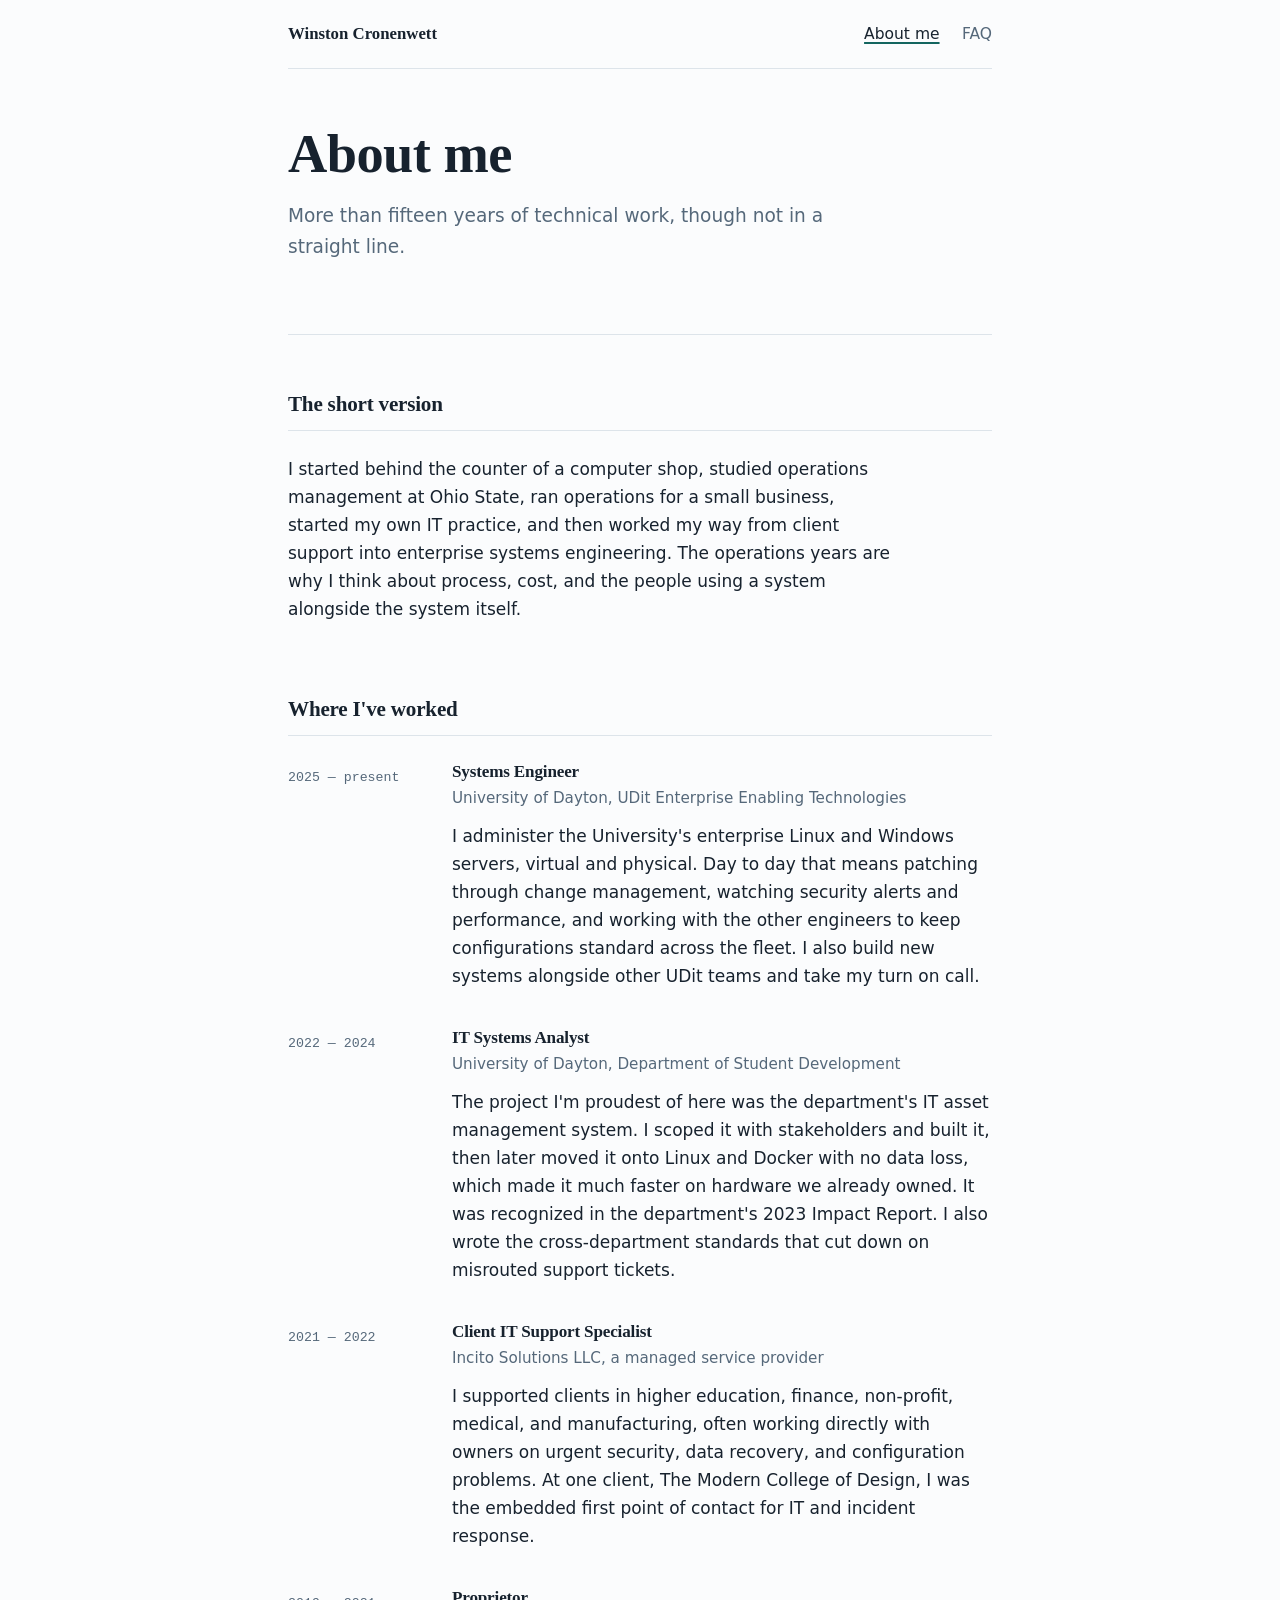
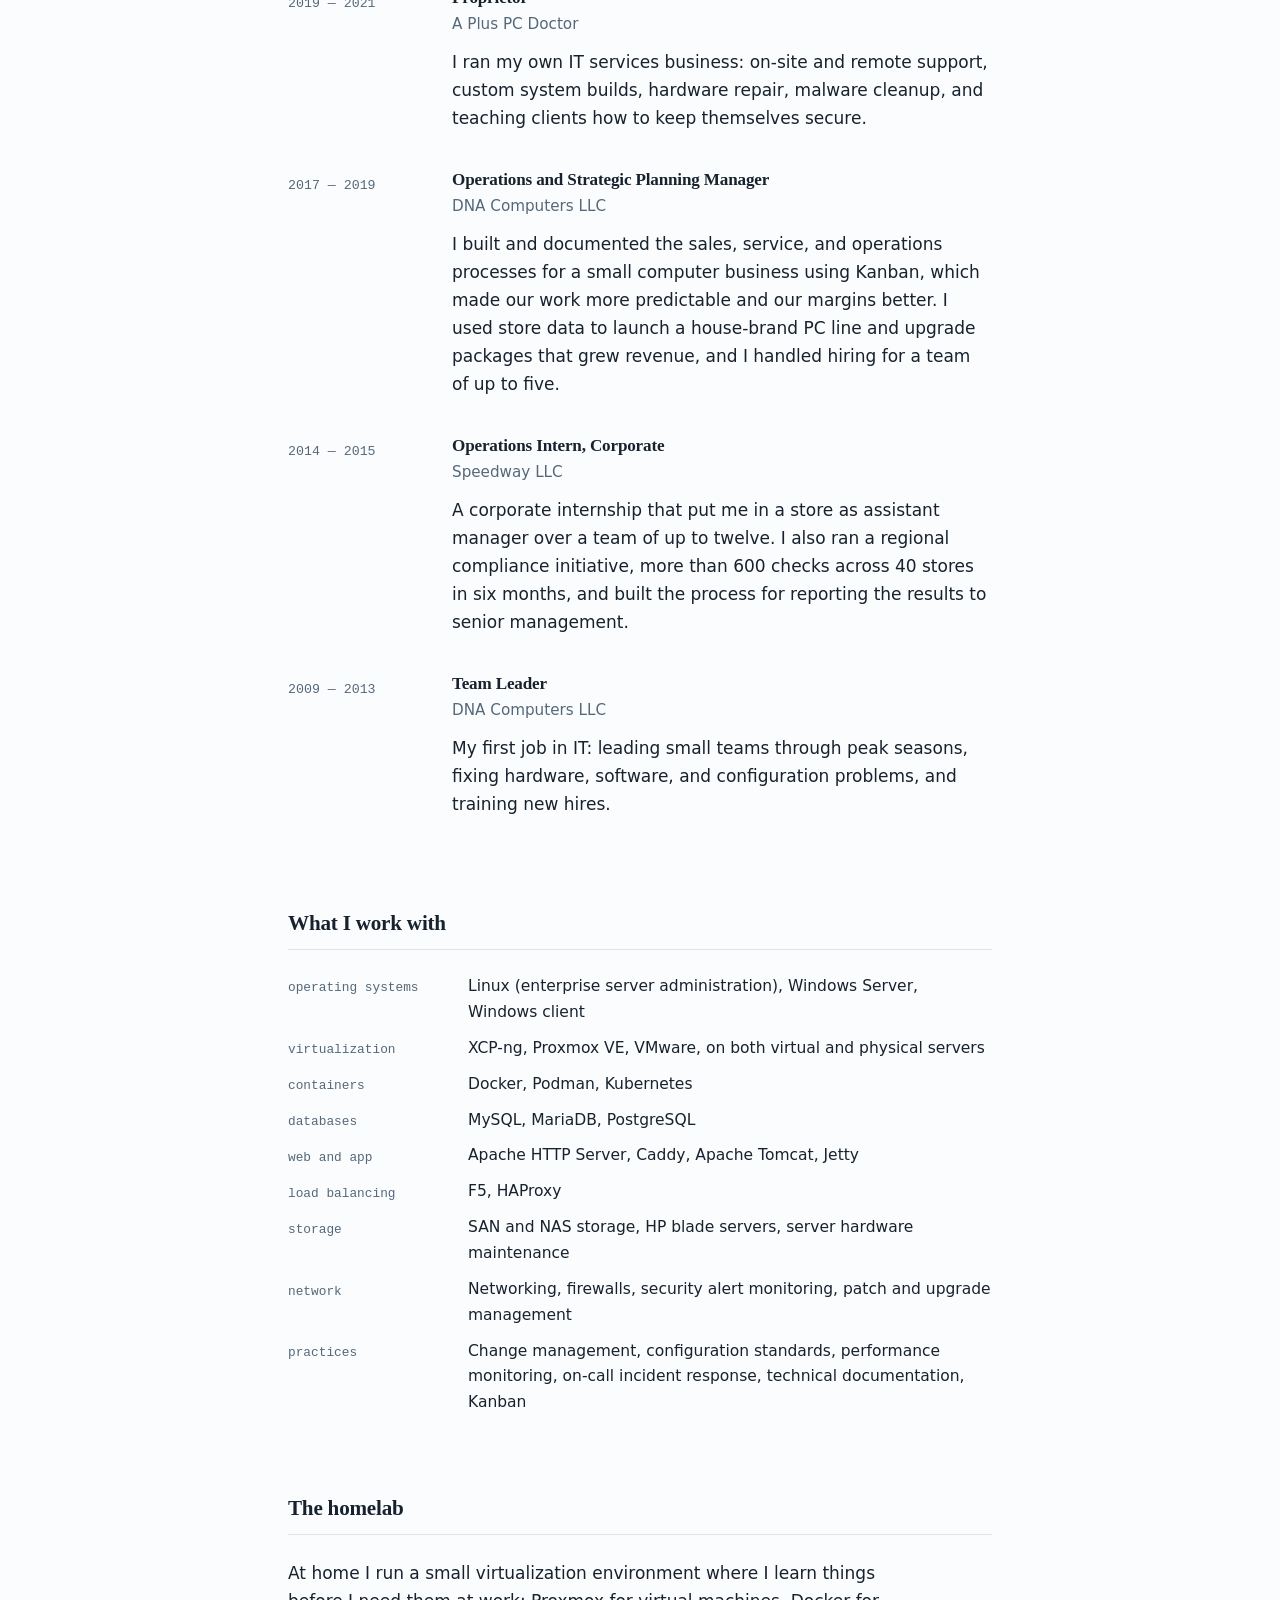
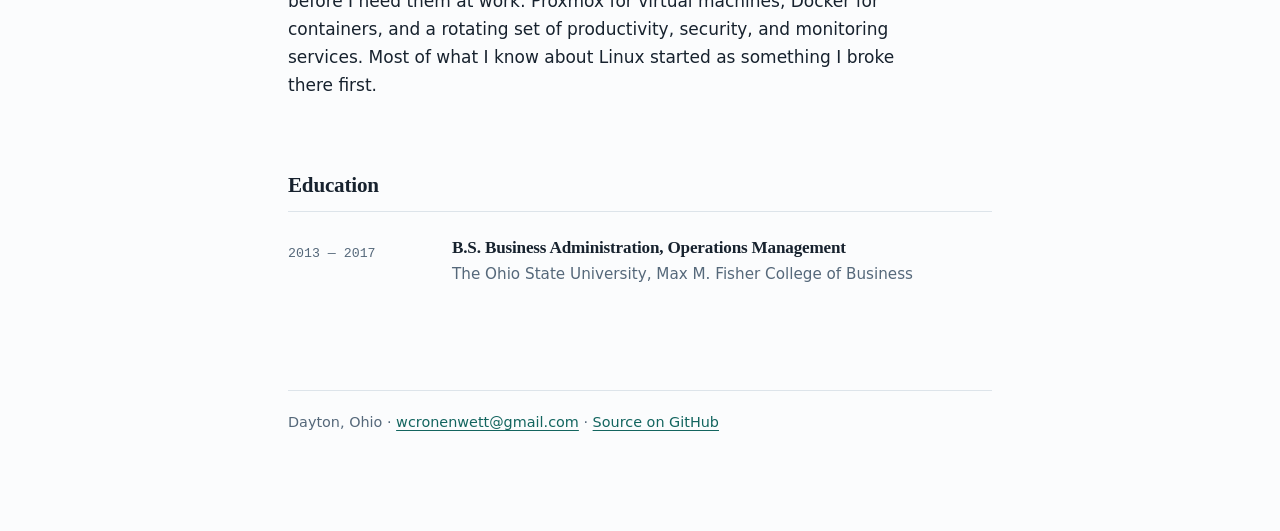
==== about/index.html @ dd72c5ba "Expanded site with faq and about me pages" ====
<!DOCTYPE html>
<html lang="en">
<head>
<meta charset="utf-8">
<meta name="viewport" content="width=device-width, initial-scale=1">
<title>About me — Winston Cronenwett</title>
<meta name="description" content="Winston Cronenwett's background: enterprise systems engineering, managed services, small-business IT, and operations management.">
<link rel="icon" href="data:image/svg+xml,<svg xmlns='http://www.w3.org/2000/svg' viewBox='0 0 100 100'><text y='.9em' font-size='90'>⌘</text></svg>">
<link rel="stylesheet" href="../styles.css">
</head>
<body>
<div class="wrap">

  <div class="sitebar">
    <a class="home" href="../">Winston Cronenwett</a>
    <nav aria-label="Site">
      <ul>
        <li><a href="./" aria-current="page">About me</a></li>
        <li><a href="../faq/">FAQ</a></li>
      </ul>
    </nav>
  </div>

  <header class="masthead">
    <h1>About me</h1>
    <p class="standfirst">More than fifteen years of technical work, though not in a straight line.</p>
  </header>

  <main>

    <section id="short-version">
      <h2>The short version</h2>
      <p class="lede">I started behind the counter of a computer shop, studied operations management at Ohio State, ran operations for a small business, started my own IT practice, and then worked my way from client support into enterprise systems engineering. The operations years are why I think about process, cost, and the people using a system alongside the system itself.</p>
    </section>

    <section id="work">
      <h2>Where I've worked</h2>

      <article class="entry">
        <p class="years">2025 — present</p>
        <div>
          <h3>Systems Engineer</h3>
          <p class="org">University of Dayton, UDit Enterprise Enabling Technologies</p>
          <p class="summary">I administer the University's enterprise Linux and Windows servers, virtual and physical. Day to day that means patching through change management, watching security alerts and performance, and working with the other engineers to keep configurations standard across the fleet. I also build new systems alongside other UDit teams and take my turn on call.</p>
        </div>
      </article>

      <article class="entry">
        <p class="years">2022 — 2024</p>
        <div>
          <h3>IT Systems Analyst</h3>
          <p class="org">University of Dayton, Department of Student Development</p>
          <p class="summary">The project I'm proudest of here was the department's IT asset management system. I scoped it with stakeholders and built it, then later moved it onto Linux and Docker with no data loss, which made it much faster on hardware we already owned. It was recognized in the department's 2023 Impact Report. I also wrote the cross-department standards that cut down on misrouted support tickets.</p>
        </div>
      </article>

      <article class="entry">
        <p class="years">2021 — 2022</p>
        <div>
          <h3>Client IT Support Specialist</h3>
          <p class="org">Incito Solutions LLC, a managed service provider</p>
          <p class="summary">I supported clients in higher education, finance, non-profit, medical, and manufacturing, often working directly with owners on urgent security, data recovery, and configuration problems. At one client, The Modern College of Design, I was the embedded first point of contact for IT and incident response.</p>
        </div>
      </article>

      <article class="entry">
        <p class="years">2019 — 2021</p>
        <div>
          <h3>Proprietor</h3>
          <p class="org">A Plus PC Doctor</p>
          <p class="summary">I ran my own IT services business: on-site and remote support, custom system builds, hardware repair, malware cleanup, and teaching clients how to keep themselves secure.</p>
        </div>
      </article>

      <article class="entry">
        <p class="years">2017 — 2019</p>
        <div>
          <h3>Operations and Strategic Planning Manager</h3>
          <p class="org">DNA Computers LLC</p>
          <p class="summary">I built and documented the sales, service, and operations processes for a small computer business using Kanban, which made our work more predictable and our margins better. I used store data to launch a house-brand PC line and upgrade packages that grew revenue, and I handled hiring for a team of up to five.</p>
        </div>
      </article>

      <article class="entry">
        <p class="years">2014 — 2015</p>
        <div>
          <h3>Operations Intern, Corporate</h3>
          <p class="org">Speedway LLC</p>
          <p class="summary">A corporate internship that put me in a store as assistant manager over a team of up to twelve. I also ran a regional compliance initiative, more than 600 checks across 40 stores in six months, and built the process for reporting the results to senior management.</p>
        </div>
      </article>

      <article class="entry">
        <p class="years">2009 — 2013</p>
        <div>
          <h3>Team Leader</h3>
          <p class="org">DNA Computers LLC</p>
          <p class="summary">My first job in IT: leading small teams through peak seasons, fixing hardware, software, and configuration problems, and training new hires.</p>
        </div>
      </article>
    </section>

    <section id="tools">
      <h2>What I work with</h2>
      <dl class="stack">
        <dt>operating systems</dt>
        <dd>Linux (enterprise server administration), Windows Server, Windows client</dd>
        <dt>virtualization</dt>
        <dd>XCP-ng, Proxmox VE, VMware, on both virtual and physical servers</dd>
        <dt>containers</dt>
        <dd>Docker, Podman, Kubernetes</dd>
        <dt>databases</dt>
        <dd>MySQL, MariaDB, PostgreSQL</dd>
        <dt>web and app</dt>
        <dd>Apache HTTP Server, Caddy, Apache Tomcat, Jetty</dd>
        <dt>load balancing</dt>
        <dd>F5, HAProxy</dd>
        <dt>storage</dt>
        <dd>SAN and NAS storage, HP blade servers, server hardware maintenance</dd>
        <dt>network</dt>
        <dd>Networking, firewalls, security alert monitoring, patch and upgrade management</dd>
        <dt>practices</dt>
        <dd>Change management, configuration standards, performance monitoring, on-call incident response, technical documentation, Kanban</dd>
      </dl>
    </section>

    <section id="homelab">
      <h2>The homelab</h2>
      <p class="lede">At home I run a small virtualization environment where I learn things before I need them at work: Proxmox for virtual machines, Docker for containers, and a rotating set of productivity, security, and monitoring services. Most of what I know about Linux started as something I broke there first.</p>
    </section>

    <section id="education">
      <h2>Education</h2>
      <article class="entry">
        <p class="years">2013 — 2017</p>
        <div>
          <h3>B.S. Business Administration, Operations Management</h3>
          <p class="org">The Ohio State University, Max M. Fisher College of Business</p>
        </div>
      </article>
    </section>

  </main>

  <footer>
    <p>Dayton, Ohio · <a href="mailto:wcronenwett@gmail.com">wcronenwett@gmail.com</a> · <a href="https://github.com/winston-c">Source on GitHub</a></p>
  </footer>

</div>
</body>
</html>
---- styles.css ----
:root {
  --paper:      #fbfcfd;
  --ink:        #17222e;
  --slate:      #55687a;
  --rule:       #dde4ea;
  --accent:     #13655f;
  --accent-dim: #eaf1f0;
  --serif: Georgia, "Iowan Old Style", "Times New Roman", serif;
  --sans:  system-ui, -apple-system, "Segoe UI", Roboto, "Helvetica Neue", Arial, sans-serif;
  --mono:  ui-monospace, SFMono-Regular, "SF Mono", Menlo, Consolas, monospace;
}

@media (prefers-color-scheme: dark) {
  :root {
    --paper:      #12181e;
    --ink:        #e7edf2;
    --slate:      #9aabb9;
    --rule:       #27333d;
    --accent:     #63c3b8;
    --accent-dim: #1a262a;
  }
}

*, *::before, *::after { box-sizing: border-box; }

html { -webkit-text-size-adjust: 100%; }

body {
  margin: 0;
  background: var(--paper);
  color: var(--ink);
  font-family: var(--sans);
  font-size: 17px;
  line-height: 1.65;
  -webkit-font-smoothing: antialiased;
}

.wrap {
  max-width: 47rem;
  margin: 0 auto;
  padding: 0 1.5rem 5rem;
}

a { color: var(--accent); text-decoration-thickness: 1px; text-underline-offset: 3px; }
a:hover { text-decoration-thickness: 2px; }
:focus-visible { outline: 2px solid var(--accent); outline-offset: 3px; border-radius: 2px; }

h1, h2, h3 { font-family: var(--serif); font-weight: 600; letter-spacing: -0.01em; }

/* ---------- masthead ---------- */

header.masthead {
  padding: 4.5rem 0 2.5rem;
  border-bottom: 1px solid var(--rule);
}

h1 {
  font-size: clamp(2.3rem, 6.5vw, 3.4rem);
  line-height: 1.08;
  margin: 0 0 1.1rem;
}

.standfirst {
  font-size: 1.16rem;
  color: var(--slate);
  margin: 0 0 2rem;
  max-width: 34rem;
}

.contact {
  list-style: none;
  display: flex;
  flex-wrap: wrap;
  gap: 0.5rem 1.75rem;
  margin: 0;
  padding: 0;
  font-size: 0.97rem;
}

/* ---------- sections ---------- */

section { padding-top: 3.25rem; }

h2 {
  font-size: 1.32rem;
  margin: 0 0 1.5rem;
  padding-bottom: 0.5rem;
  border-bottom: 1px solid var(--rule);
}

p { margin: 0 0 1.05rem; }
p.lede { max-width: 38rem; }

/* ---------- career: year rail ---------- */

.entry {
  display: grid;
  grid-template-columns: 8.5rem 1fr;
  gap: 0 1.75rem;
  padding-bottom: 2.25rem;
}

.years {
  font-family: var(--mono);
  font-size: 0.83rem;
  color: var(--slate);
  padding-top: 0.42rem;
  font-variant-numeric: tabular-nums;
}

h3 {
  font-size: 1.07rem;
  margin: 0 0 0.15rem;
  line-height: 1.35;
}

.org {
  color: var(--slate);
  font-size: 0.95rem;
  margin: 0 0 0.7rem;
}

.entry ul, .plain-list {
  margin: 0;
  padding-left: 1.05rem;
}

.entry li, .plain-list li { margin-bottom: 0.5rem; }

/* ---------- stack table ---------- */

.stack {
  display: grid;
  grid-template-columns: 9.5rem 1fr;
  gap: 0.65rem 1.75rem;
  font-size: 0.97rem;
  margin: 0 0 1.5rem;
}

.stack dt {
  font-family: var(--mono);
  font-size: 0.8rem;
  color: var(--slate);
  padding-top: 0.22rem;
}

.stack dd { margin: 0; }

.note {
  background: var(--accent-dim);
  border-left: 2px solid var(--accent);
  padding: 1rem 1.15rem;
  font-size: 0.95rem;
}

.note p:last-child { margin-bottom: 0; }

footer {
  margin-top: 3.5rem;
  padding-top: 1.25rem;
  border-top: 1px solid var(--rule);
  font-size: 0.9rem;
  color: var(--slate);
}

@media (max-width: 34rem) {
  body { font-size: 16px; }
  header.masthead { padding-top: 3rem; }
  .entry, .stack { grid-template-columns: 1fr; gap: 0; }
  .years { padding: 0 0 0.3rem; }
  .stack dt { padding-top: 0.75rem; }
}

/* ---------- site bar (shared navigation) ---------- */

.sitebar {
  display: flex;
  flex-wrap: wrap;
  justify-content: space-between;
  align-items: baseline;
  gap: 0.5rem 1.5rem;
  padding: 1.25rem 0;
  border-bottom: 1px solid var(--rule);
}

.sitebar .home {
  font-family: var(--serif);
  font-weight: 600;
  font-size: 1.05rem;
  color: var(--ink);
  text-decoration: none;
}

.sitebar ul {
  list-style: none;
  display: flex;
  gap: 1.4rem;
  margin: 0;
  padding: 0;
  font-size: 0.97rem;
}

.sitebar nav a { color: var(--slate); text-decoration: none; }
.sitebar nav a:hover { color: var(--ink); text-decoration: underline; }
.sitebar nav a[aria-current="page"] {
  color: var(--ink);
  text-decoration: underline;
  text-decoration-color: var(--accent);
  text-decoration-thickness: 2px;
}

header.masthead { padding-top: 3.5rem; }

/* ---------- landing: onward links ---------- */

.onward {
  display: grid;
  grid-template-columns: 1fr 1fr;
  gap: 1.5rem 2rem;
  margin: 0;
}

.onward p { margin: 0; }
.onward a { font-family: var(--serif); font-weight: 600; font-size: 1.07rem; }
.onward span { display: block; color: var(--slate); font-size: 0.95rem; margin-top: 0.2rem; }

/* ---------- about: prose entries ---------- */

.entry .summary { margin: 0; }

/* ---------- faq ---------- */

.prose p, .prose ul { max-width: 38rem; }
.prose ul { padding-left: 1.05rem; margin: 0 0 1.05rem; }
.prose li { margin-bottom: 0.5rem; }

.faq h3 {
  font-size: 1.1rem;
  margin: 2.25rem 0 0.6rem;
}

.faq h2 + h3 { margin-top: 0; }

.toc {
  list-style: none;
  margin: 0;
  padding: 0;
  columns: 2;
  column-gap: 2rem;
  font-size: 0.95rem;
}

.toc li { break-inside: avoid; margin-bottom: 0.45rem; }

code {
  font-family: var(--mono);
  font-size: 0.86em;
  background: var(--accent-dim);
  padding: 0.08em 0.35em;
  border-radius: 3px;
}

@media (max-width: 34rem) {
  header.masthead { padding-top: 2.5rem; }
  .onward { grid-template-columns: 1fr; }
  .toc { columns: 1; }
}
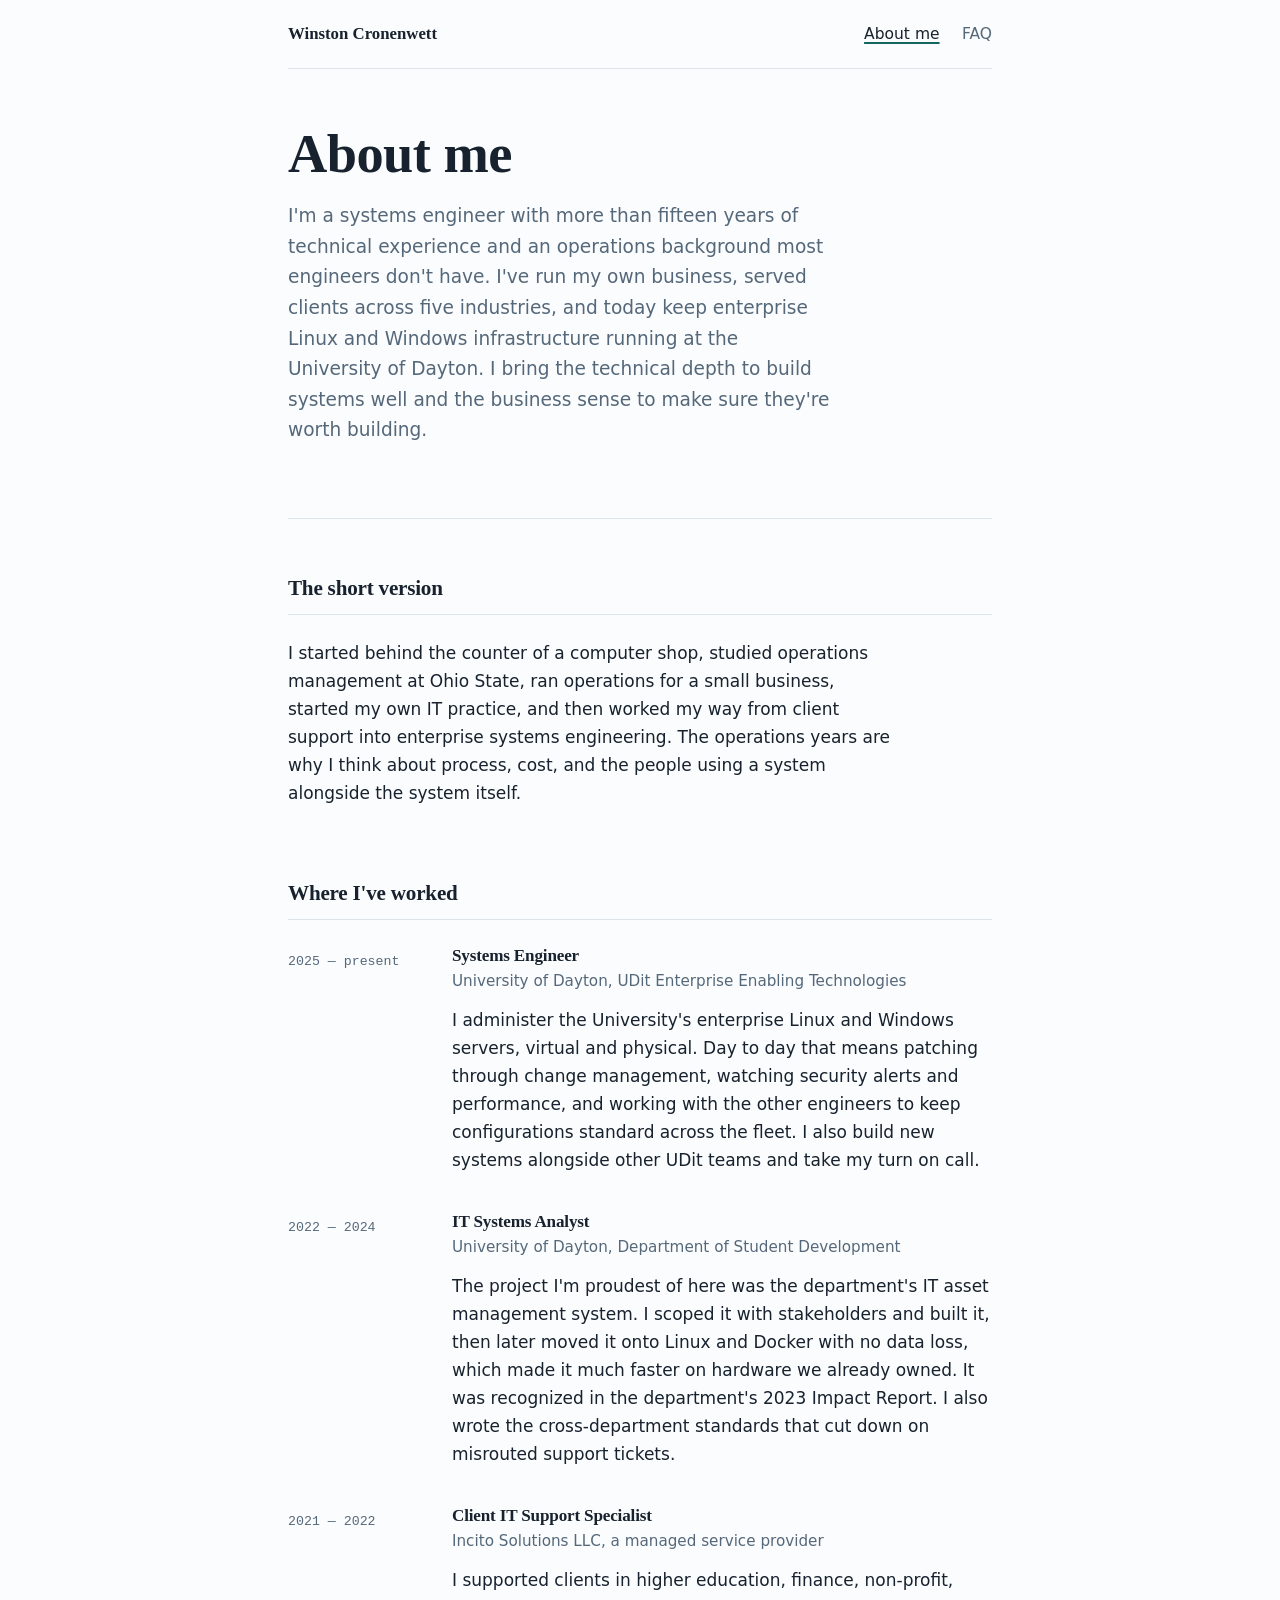
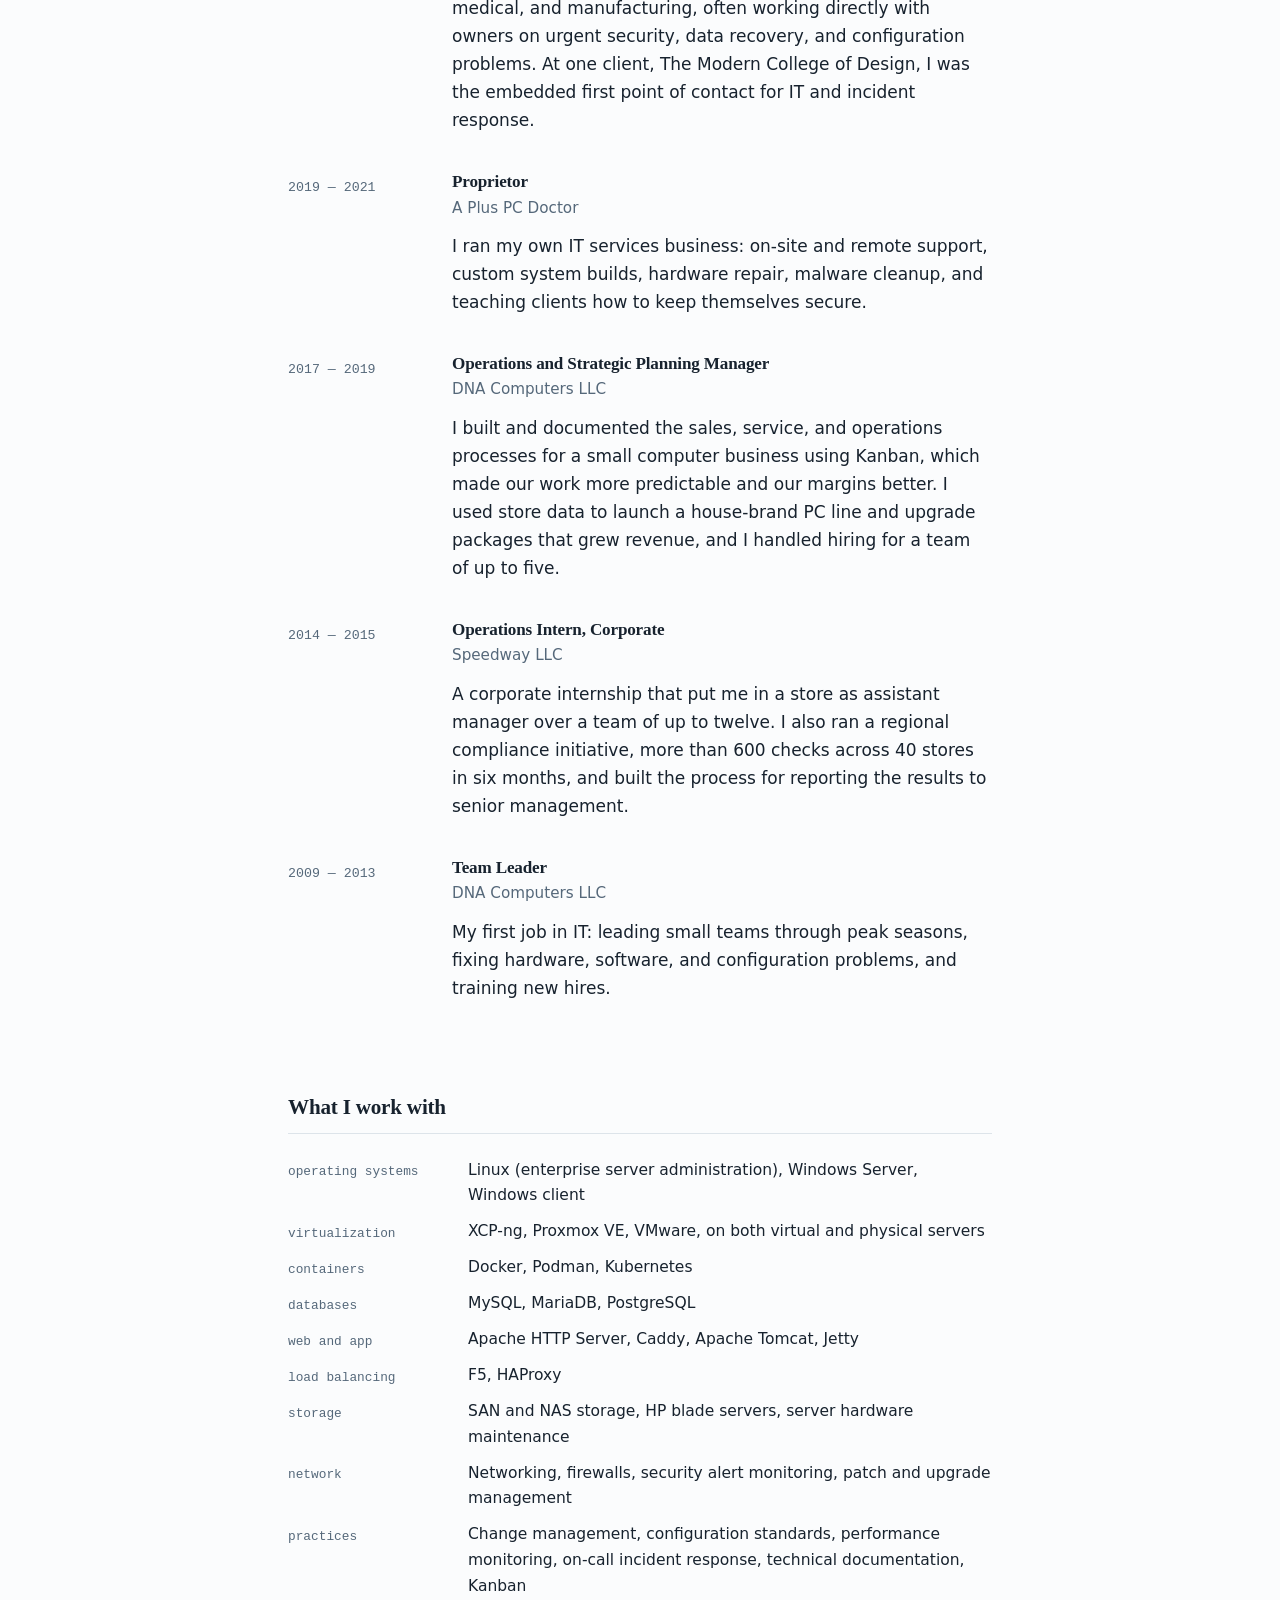
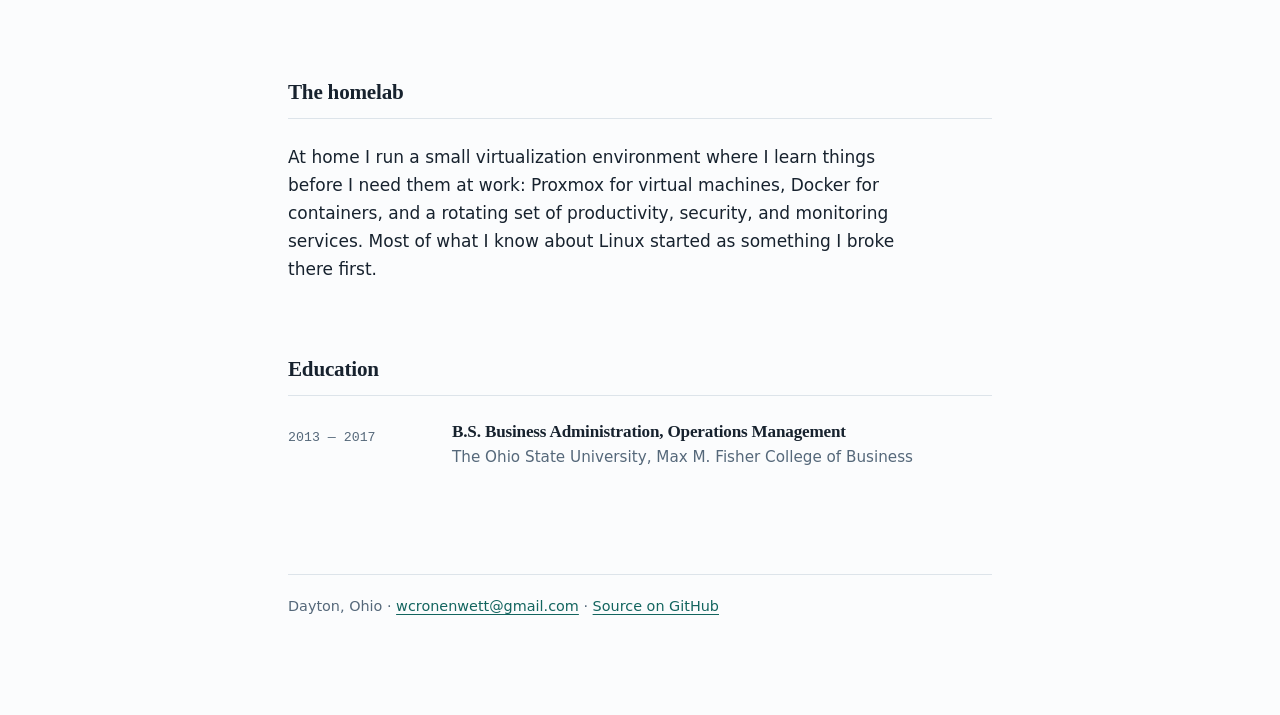
==== commit 7c18c6a6: "Updated 'About Me'" ====
--- a/about/index.html
+++ b/about/index.html
@@ -23,7 +23,7 @@
 
   <header class="masthead">
     <h1>About me</h1>
-    <p class="standfirst">More than fifteen years of technical work, though not in a straight line.</p>
+    <p class="standfirst">I'm a systems engineer with more than fifteen years of technical experience and an operations background most engineers don't have. I've run my own business, served clients across five industries, and today keep enterprise Linux and Windows infrastructure running at the University of Dayton. I bring the technical depth to build systems well and the business sense to make sure they're worth building.</p>
   </header>
 
   <main>
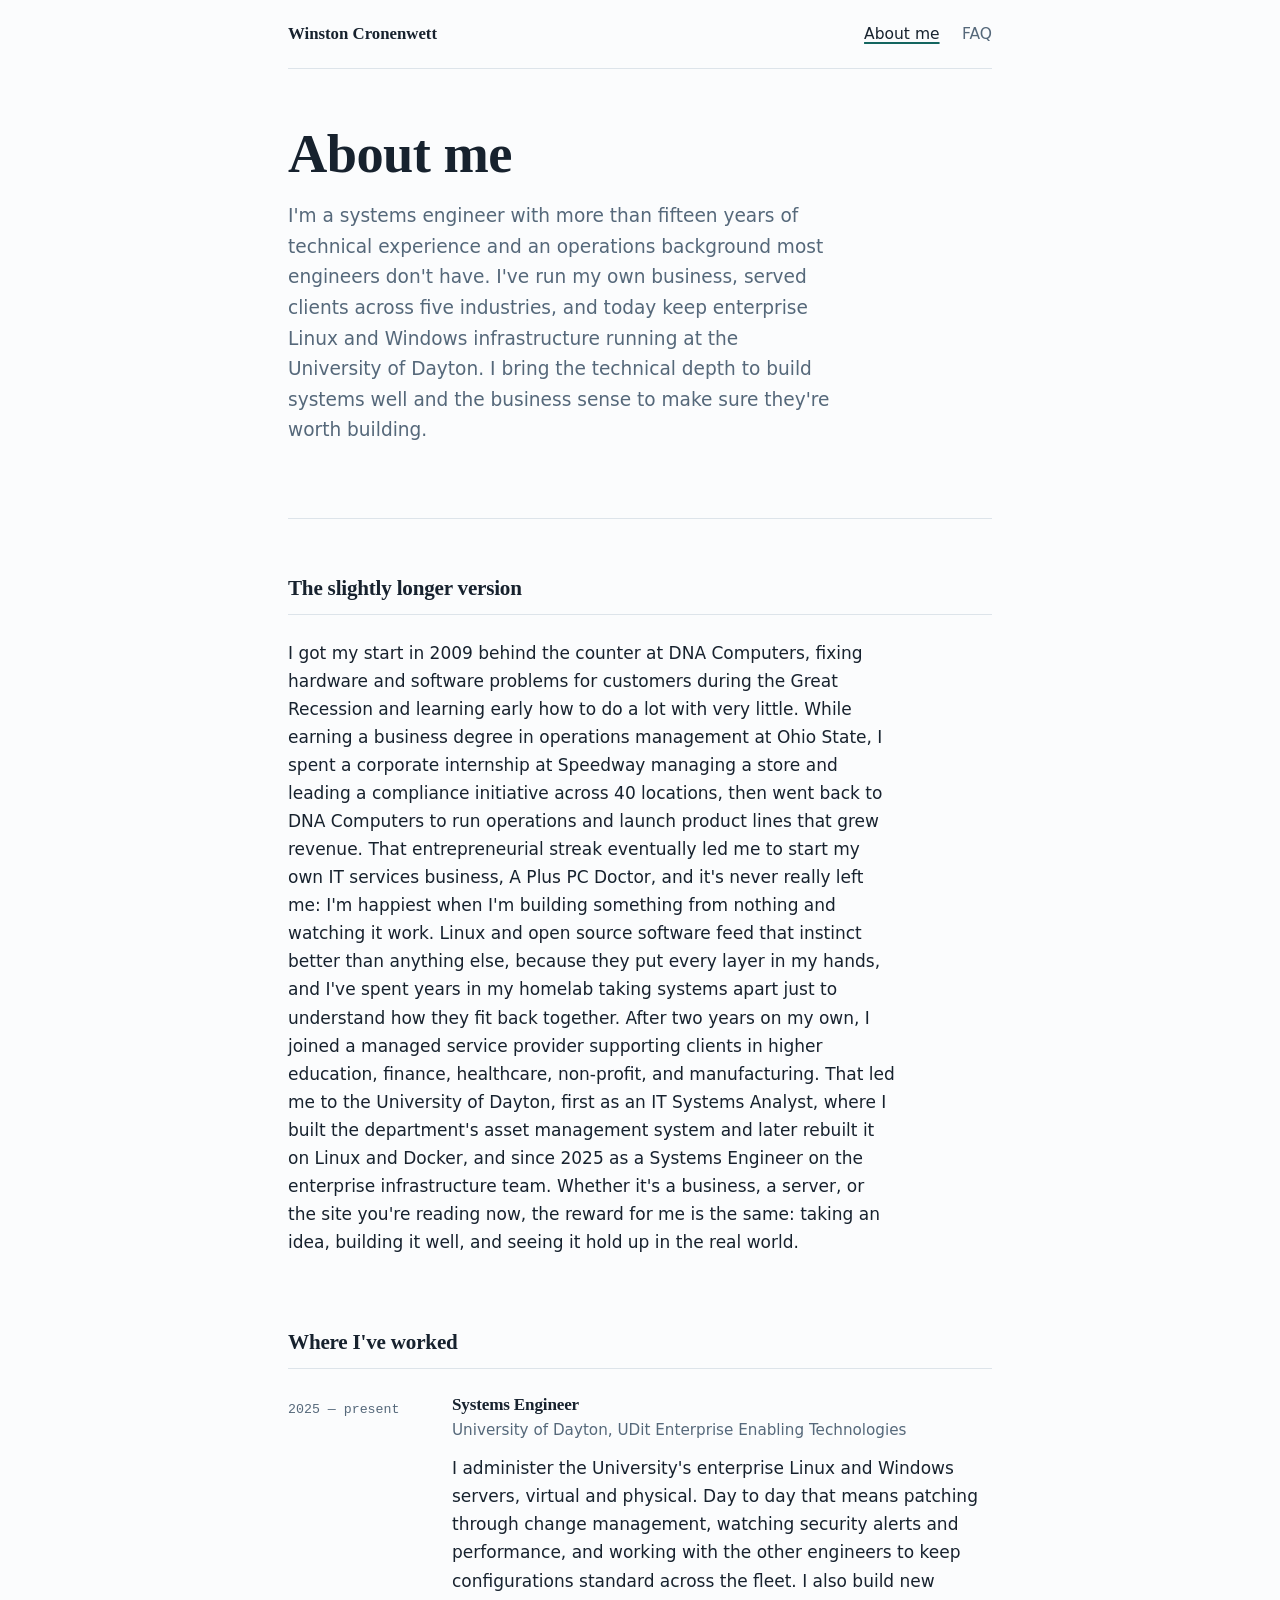
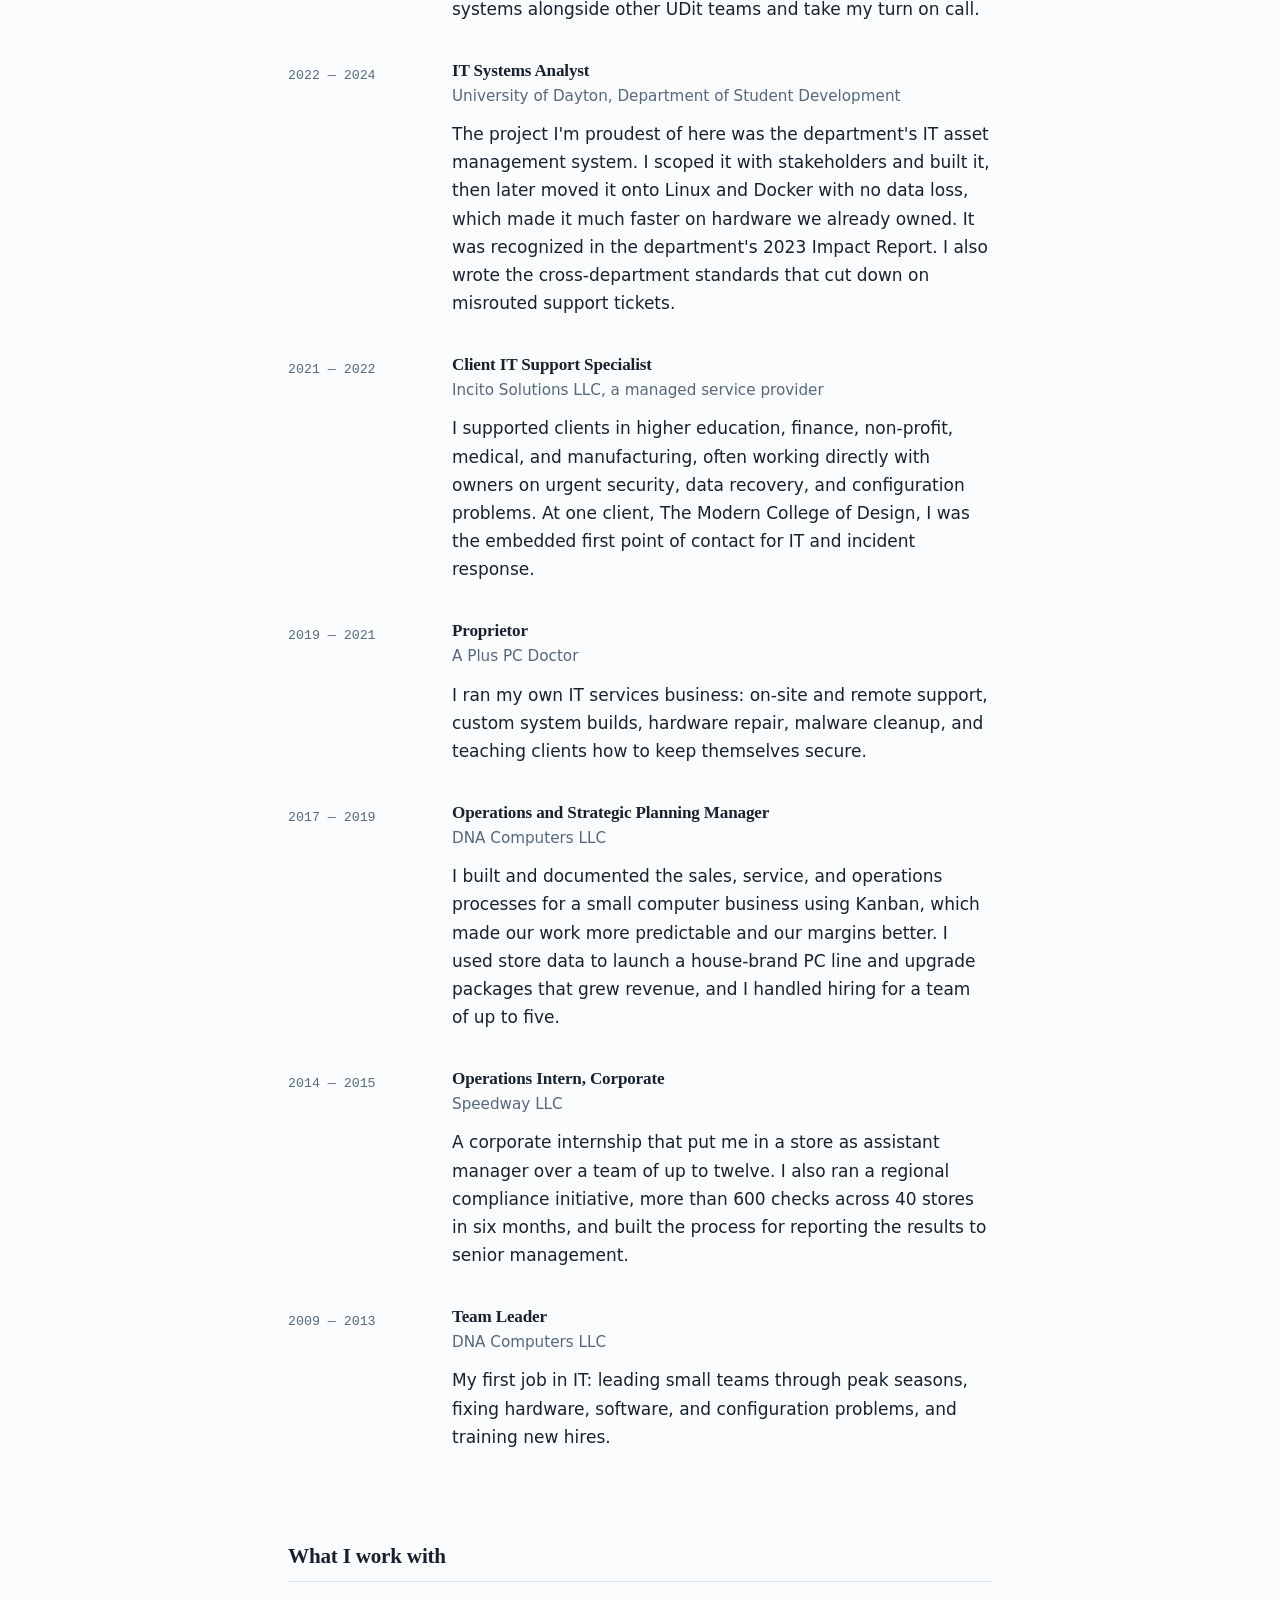
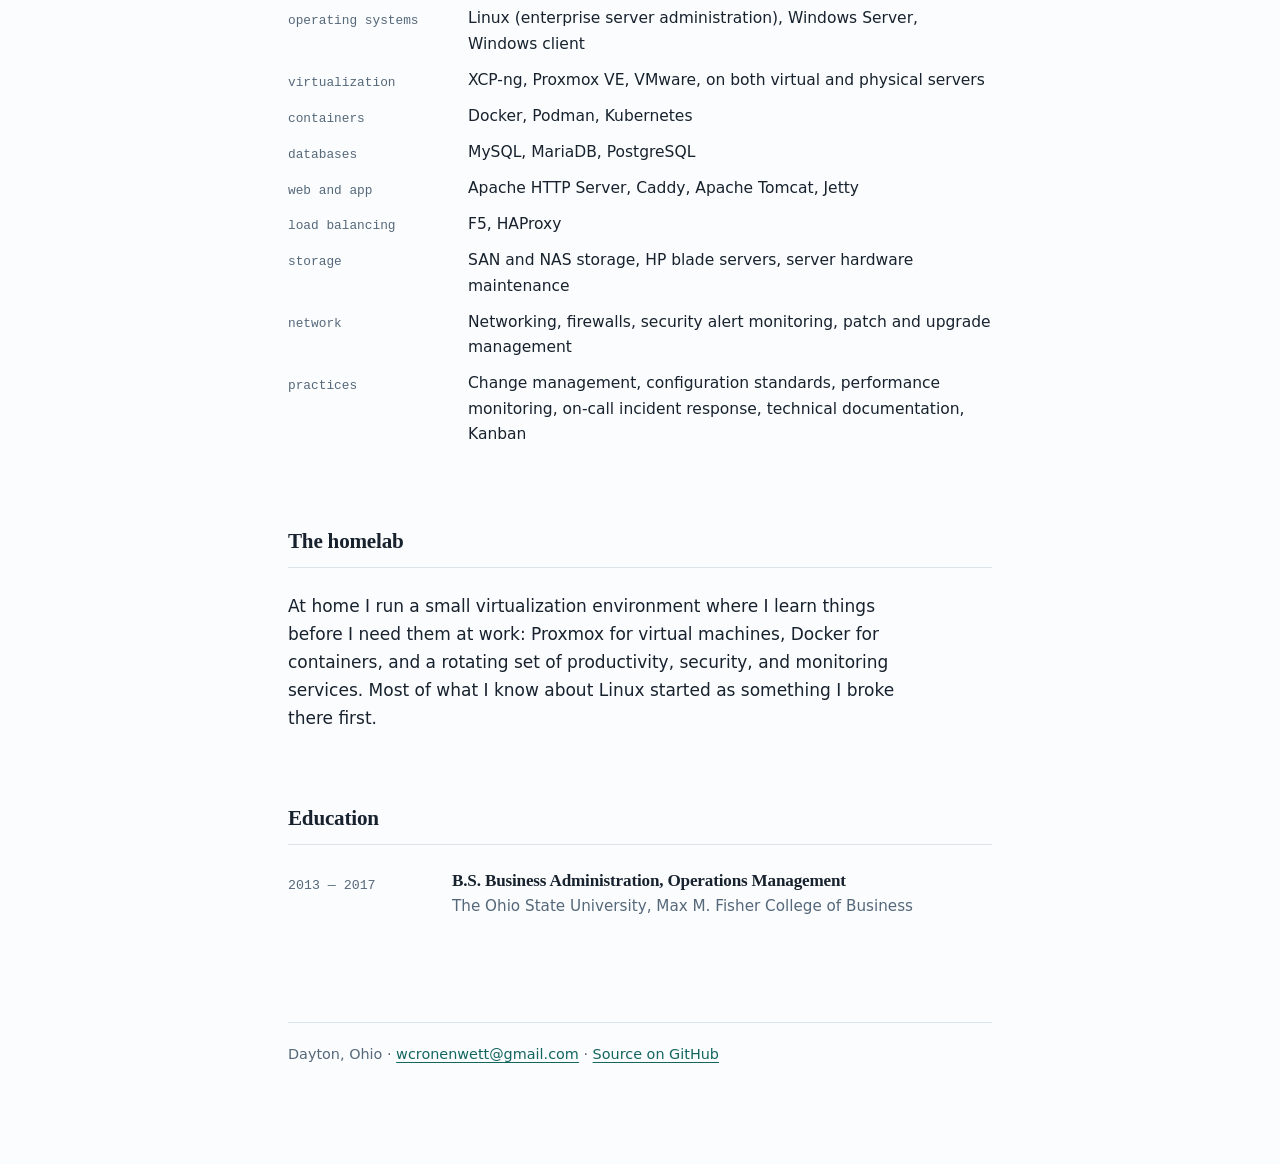
==== commit 4984c502: "Updated 'About Me'" ====
--- a/about/index.html
+++ b/about/index.html
@@ -29,8 +29,8 @@
   <main>
 
     <section id="short-version">
-      <h2>The short version</h2>
-      <p class="lede">I started behind the counter of a computer shop, studied operations management at Ohio State, ran operations for a small business, started my own IT practice, and then worked my way from client support into enterprise systems engineering. The operations years are why I think about process, cost, and the people using a system alongside the system itself.</p>
+      <h2>The slightly longer version</h2>
+      <p class="lede">I got my start in 2009 behind the counter at DNA Computers, fixing hardware and software problems for customers during the Great Recession and learning early how to do a lot with very little. While earning a business degree in operations management at Ohio State, I spent a corporate internship at Speedway managing a store and leading a compliance initiative across 40 locations, then went back to DNA Computers to run operations and launch product lines that grew revenue. That entrepreneurial streak eventually led me to start my own IT services business, A Plus PC Doctor, and it's never really left me: I'm happiest when I'm building something from nothing and watching it work. Linux and open source software feed that instinct better than anything else, because they put every layer in my hands, and I've spent years in my homelab taking systems apart just to understand how they fit back together. After two years on my own, I joined a managed service provider supporting clients in higher education, finance, healthcare, non-profit, and manufacturing. That led me to the University of Dayton, first as an IT Systems Analyst, where I built the department's asset management system and later rebuilt it on Linux and Docker, and since 2025 as a Systems Engineer on the enterprise infrastructure team. Whether it's a business, a server, or the site you're reading now, the reward for me is the same: taking an idea, building it well, and seeing it hold up in the real world.</p>
     </section>
 
     <section id="work">
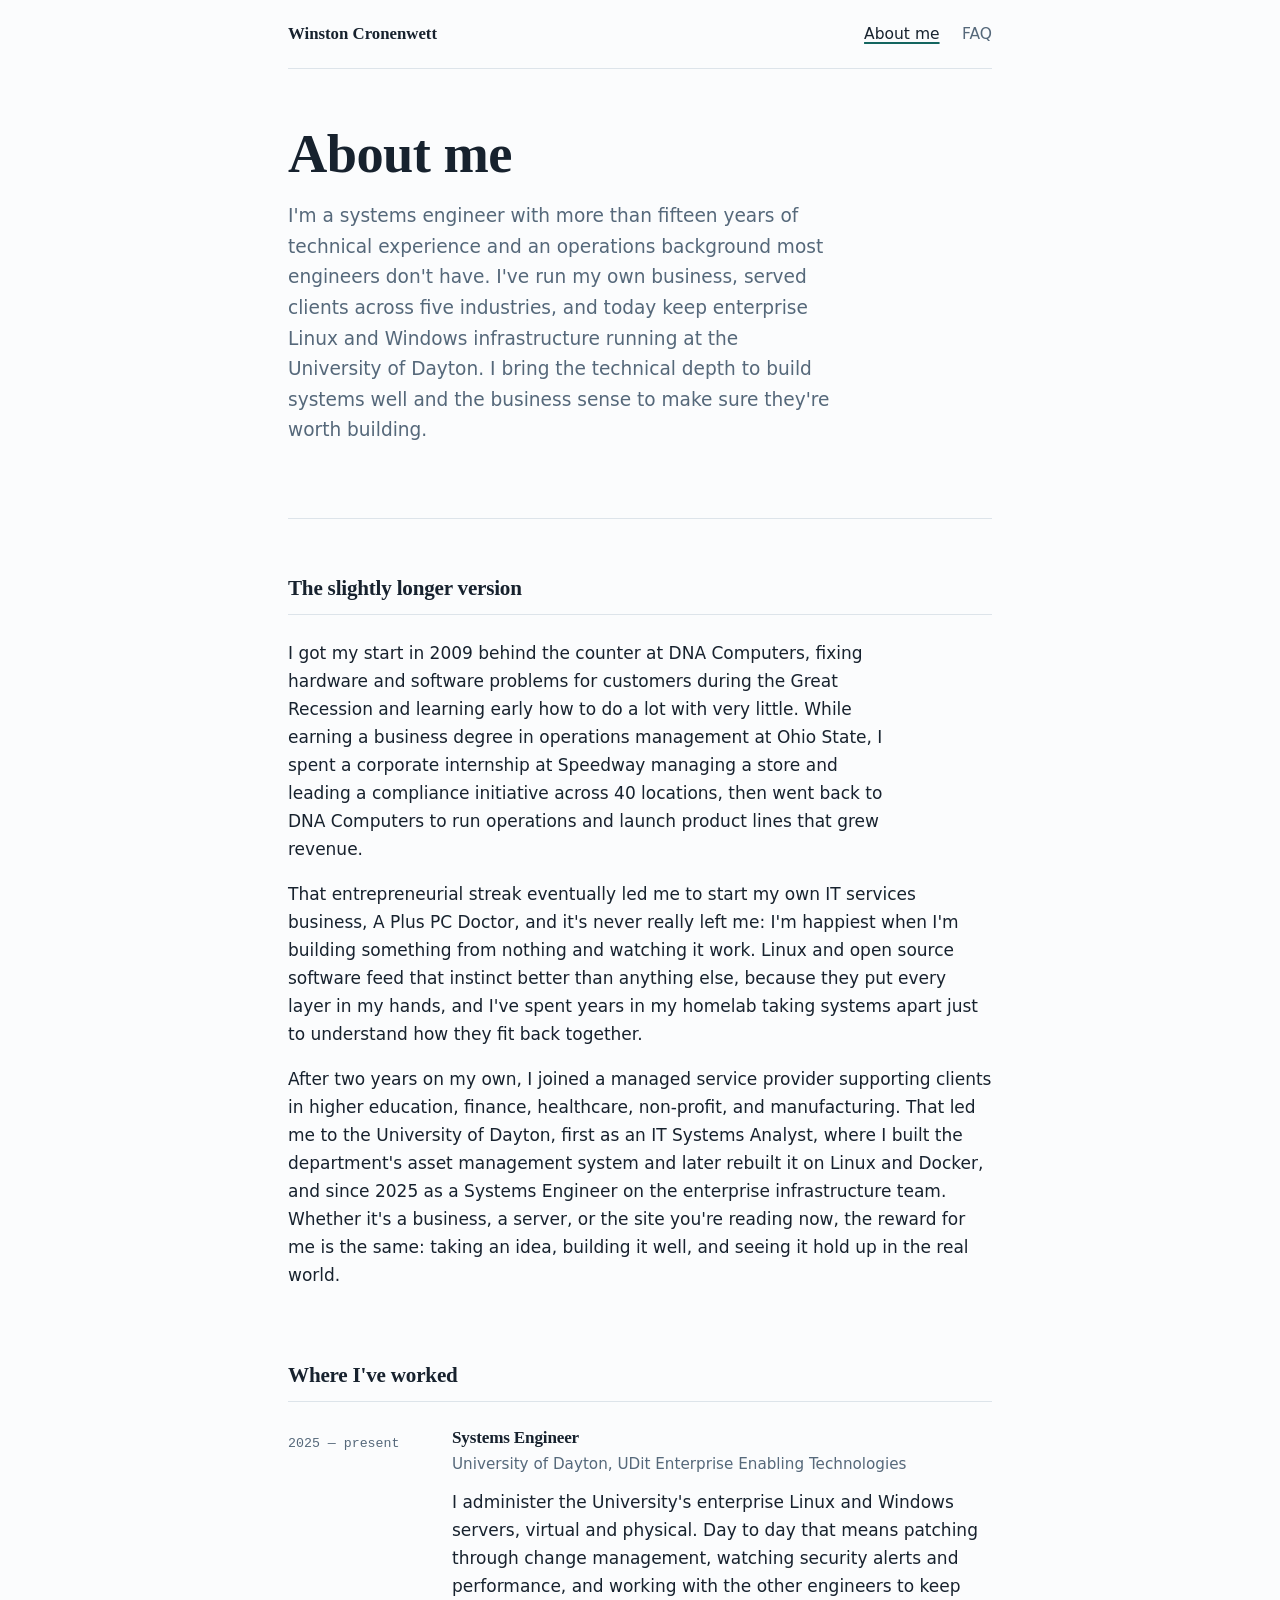
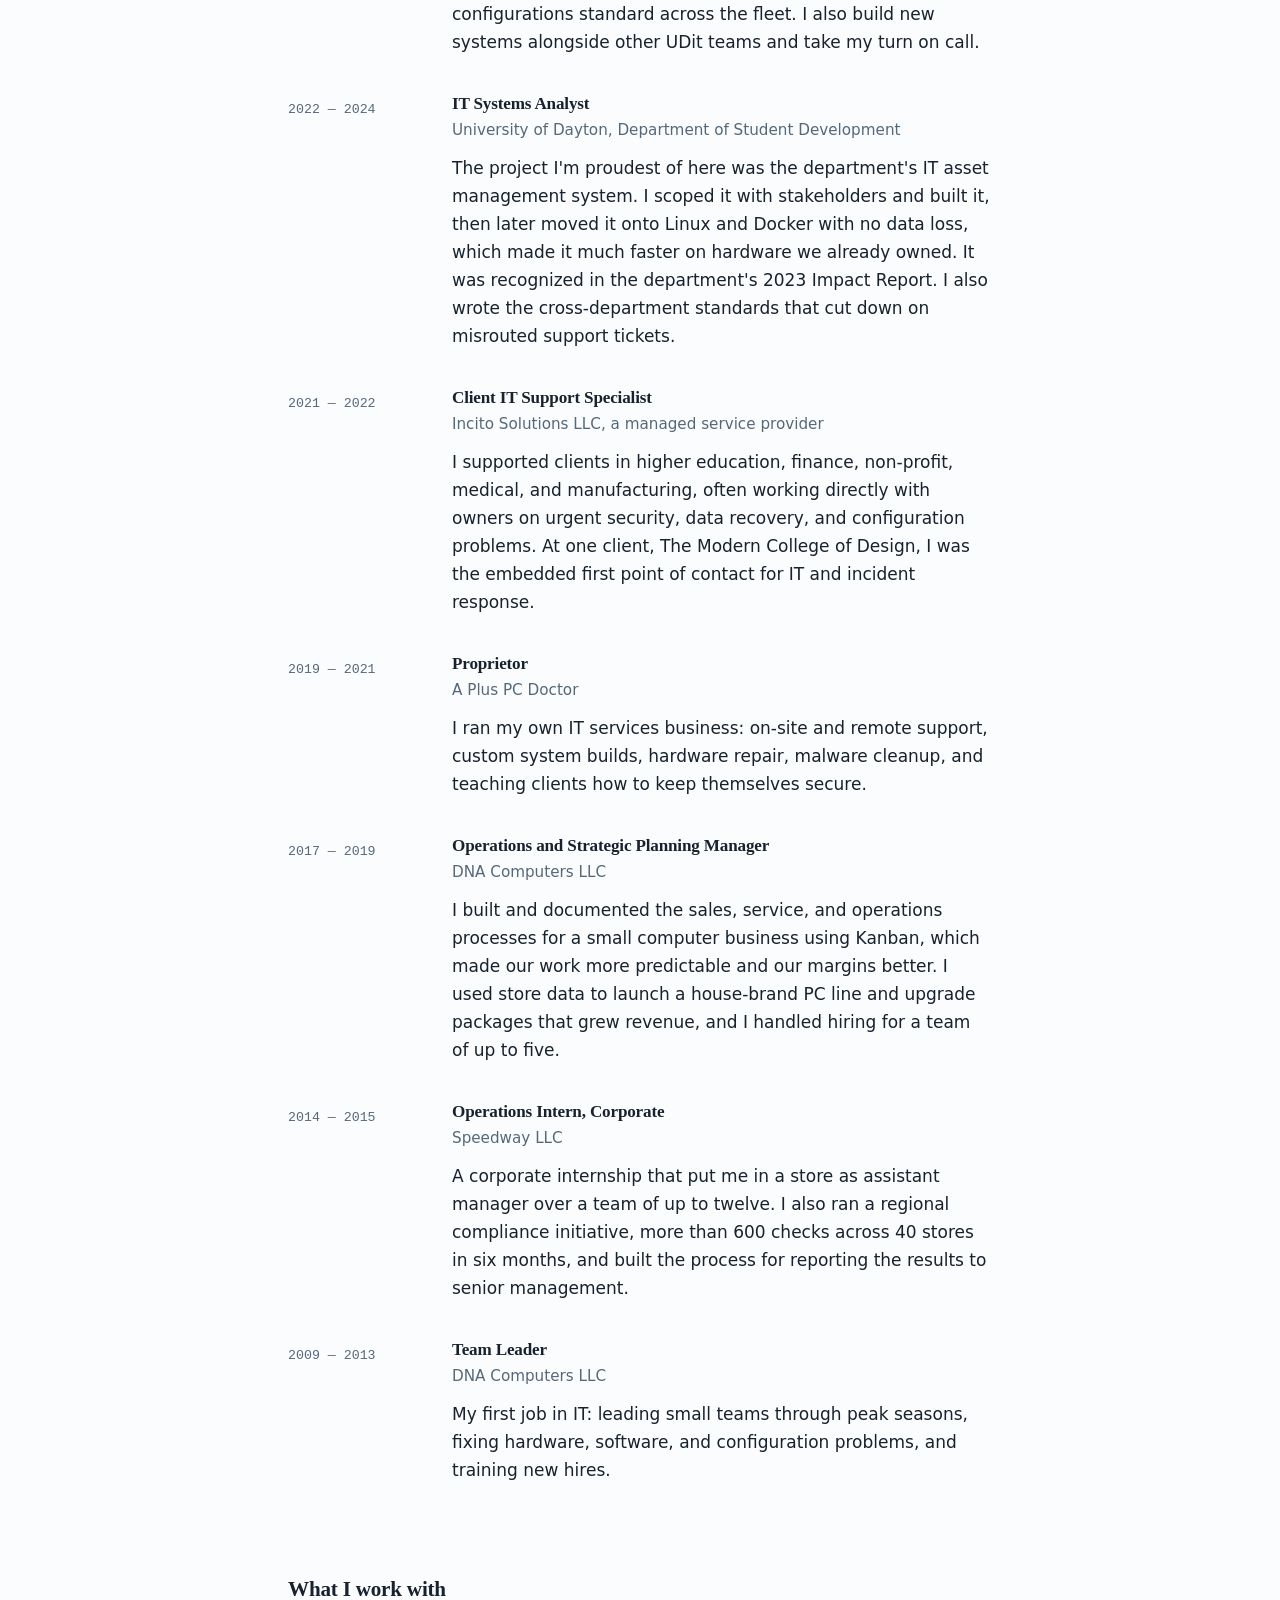
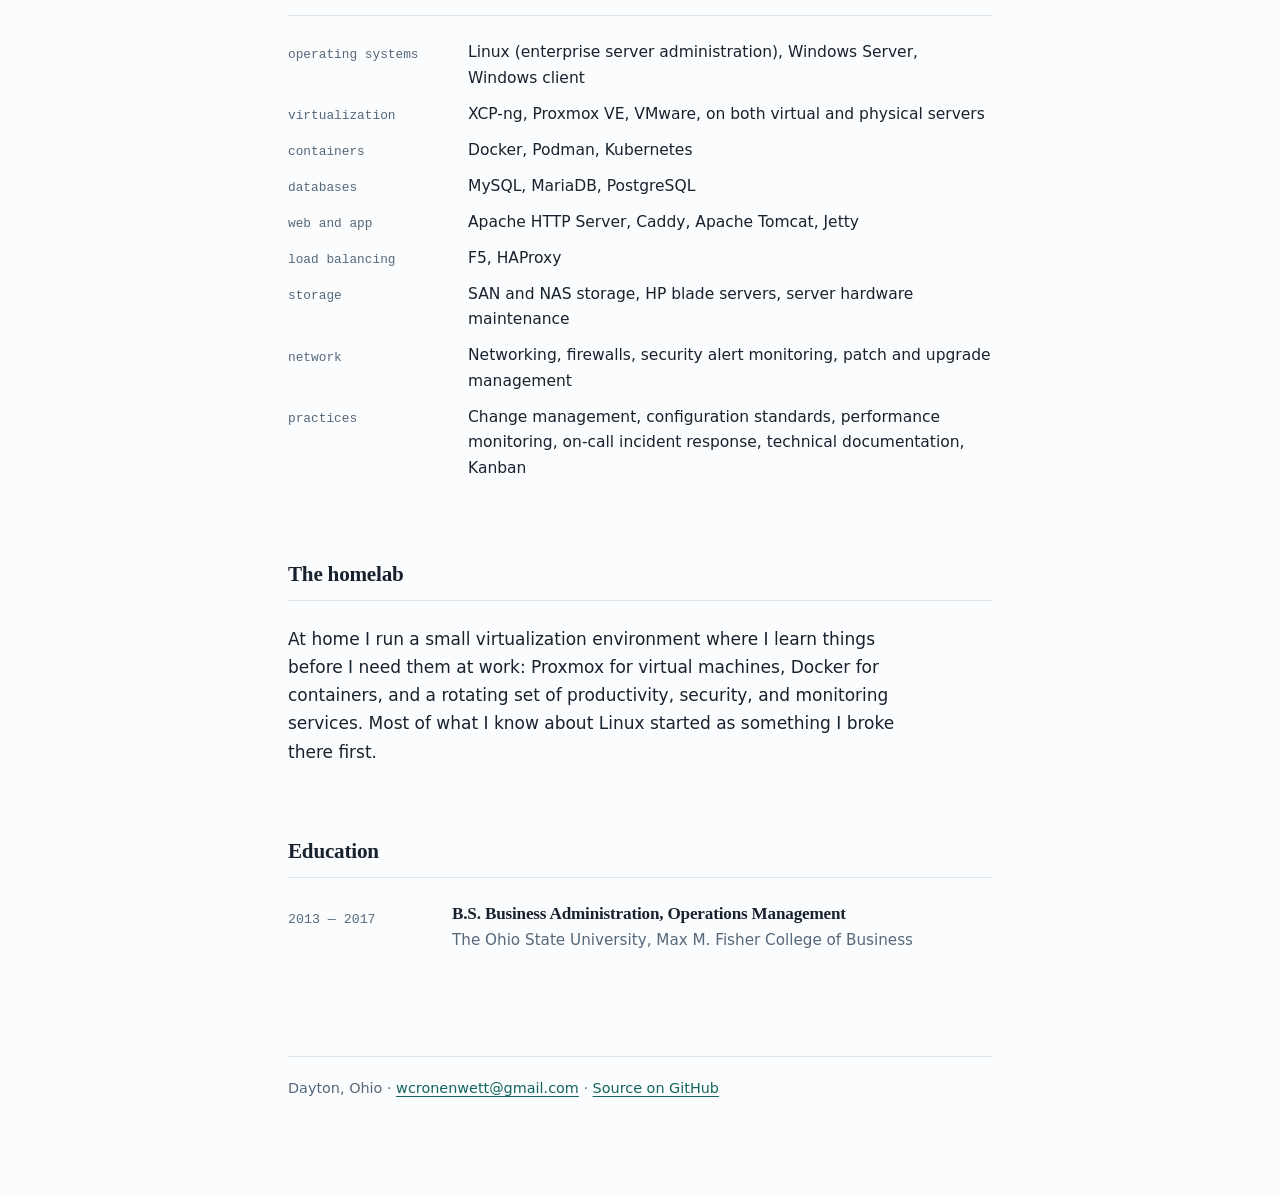
==== commit 849eafad: "Updated 'About Me'" ====
--- a/about/index.html
+++ b/about/index.html
@@ -30,7 +30,9 @@
 
     <section id="short-version">
       <h2>The slightly longer version</h2>
-      <p class="lede">I got my start in 2009 behind the counter at DNA Computers, fixing hardware and software problems for customers during the Great Recession and learning early how to do a lot with very little. While earning a business degree in operations management at Ohio State, I spent a corporate internship at Speedway managing a store and leading a compliance initiative across 40 locations, then went back to DNA Computers to run operations and launch product lines that grew revenue. That entrepreneurial streak eventually led me to start my own IT services business, A Plus PC Doctor, and it's never really left me: I'm happiest when I'm building something from nothing and watching it work. Linux and open source software feed that instinct better than anything else, because they put every layer in my hands, and I've spent years in my homelab taking systems apart just to understand how they fit back together. After two years on my own, I joined a managed service provider supporting clients in higher education, finance, healthcare, non-profit, and manufacturing. That led me to the University of Dayton, first as an IT Systems Analyst, where I built the department's asset management system and later rebuilt it on Linux and Docker, and since 2025 as a Systems Engineer on the enterprise infrastructure team. Whether it's a business, a server, or the site you're reading now, the reward for me is the same: taking an idea, building it well, and seeing it hold up in the real world.</p>
+      <p class="lede">I got my start in 2009 behind the counter at DNA Computers, fixing hardware and software problems for customers during the Great Recession and learning early how to do a lot with very little. While earning a business degree in operations management at Ohio State, I spent a corporate internship at Speedway managing a store and leading a compliance initiative across 40 locations, then went back to DNA Computers to run operations and launch product lines that grew revenue.</p>
+      <p>That entrepreneurial streak eventually led me to start my own IT services business, A Plus PC Doctor, and it's never really left me: I'm happiest when I'm building something from nothing and watching it work. Linux and open source software feed that instinct better than anything else, because they put every layer in my hands, and I've spent years in my homelab taking systems apart just to understand how they fit back together.</p>
+      <p>After two years on my own, I joined a managed service provider supporting clients in higher education, finance, healthcare, non-profit, and manufacturing. That led me to the University of Dayton, first as an IT Systems Analyst, where I built the department's asset management system and later rebuilt it on Linux and Docker, and since 2025 as a Systems Engineer on the enterprise infrastructure team. Whether it's a business, a server, or the site you're reading now, the reward for me is the same: taking an idea, building it well, and seeing it hold up in the real world.</p>
     </section>
 
     <section id="work">
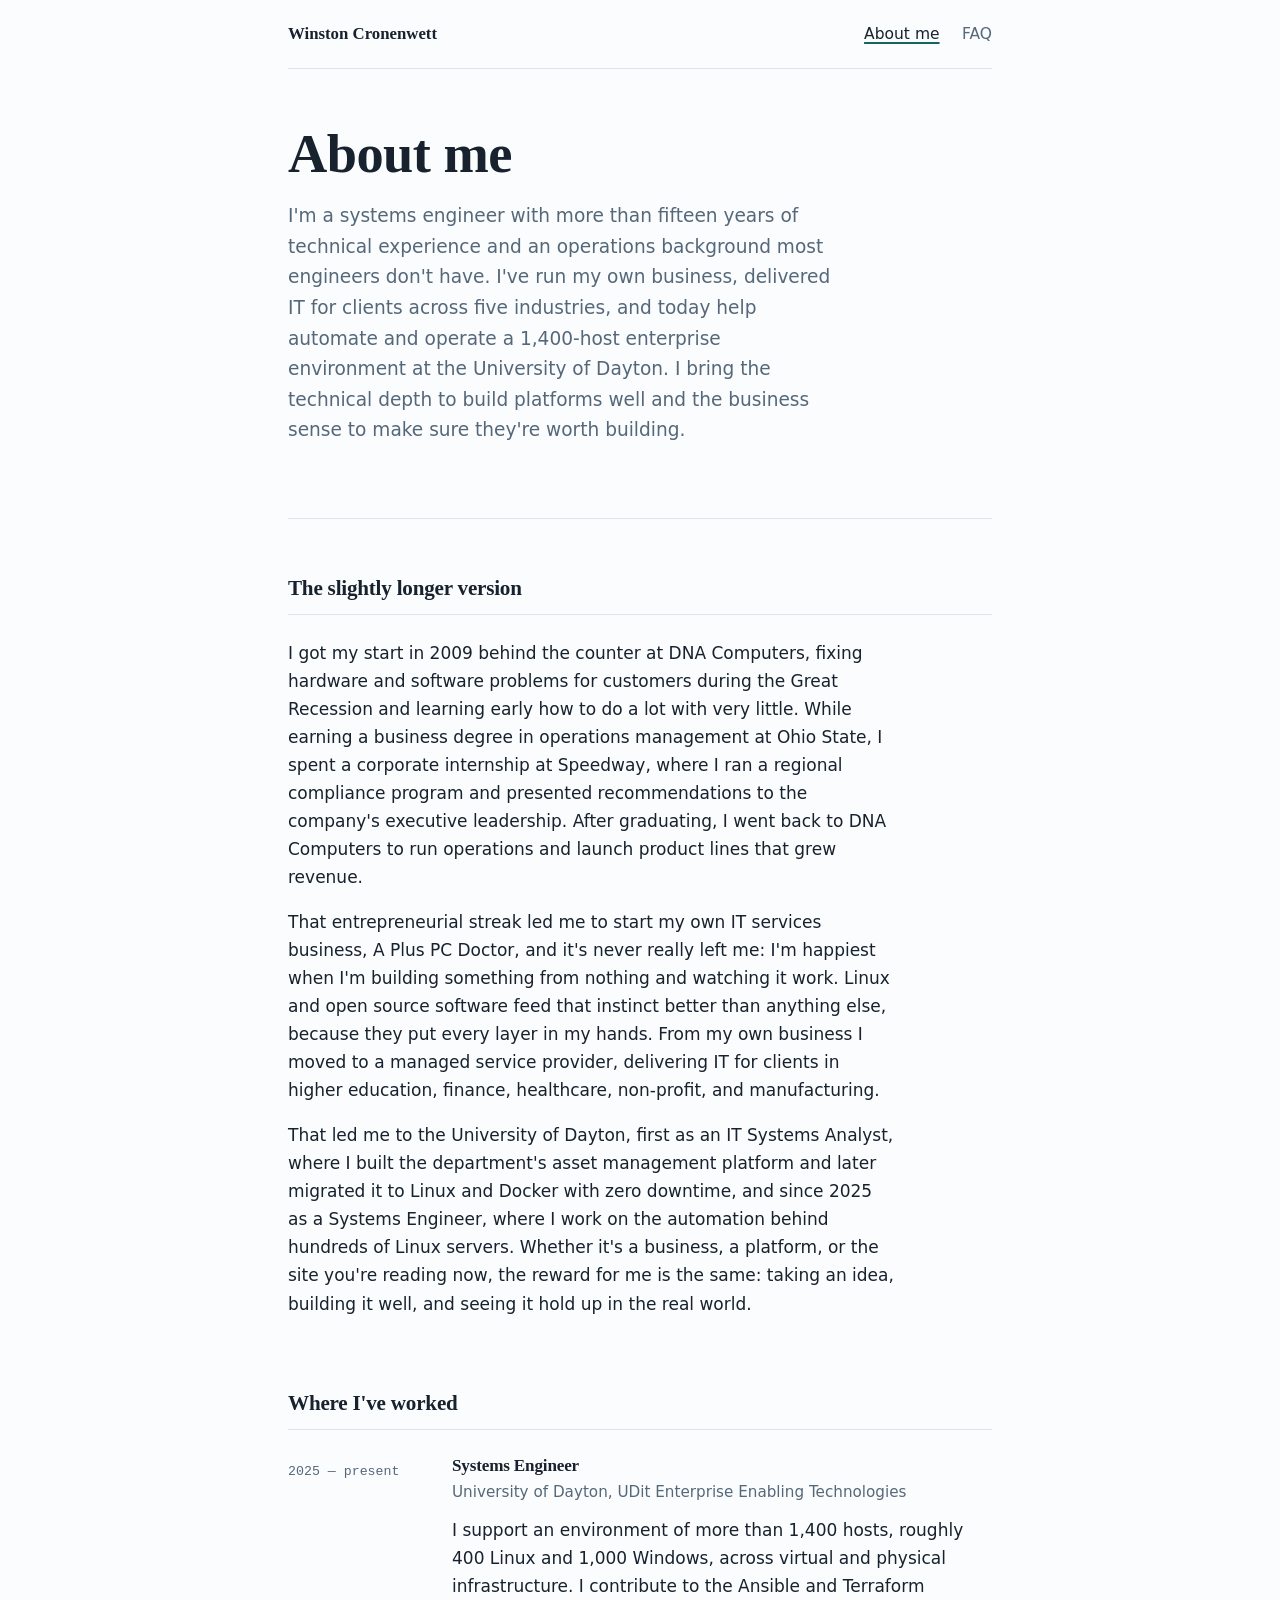
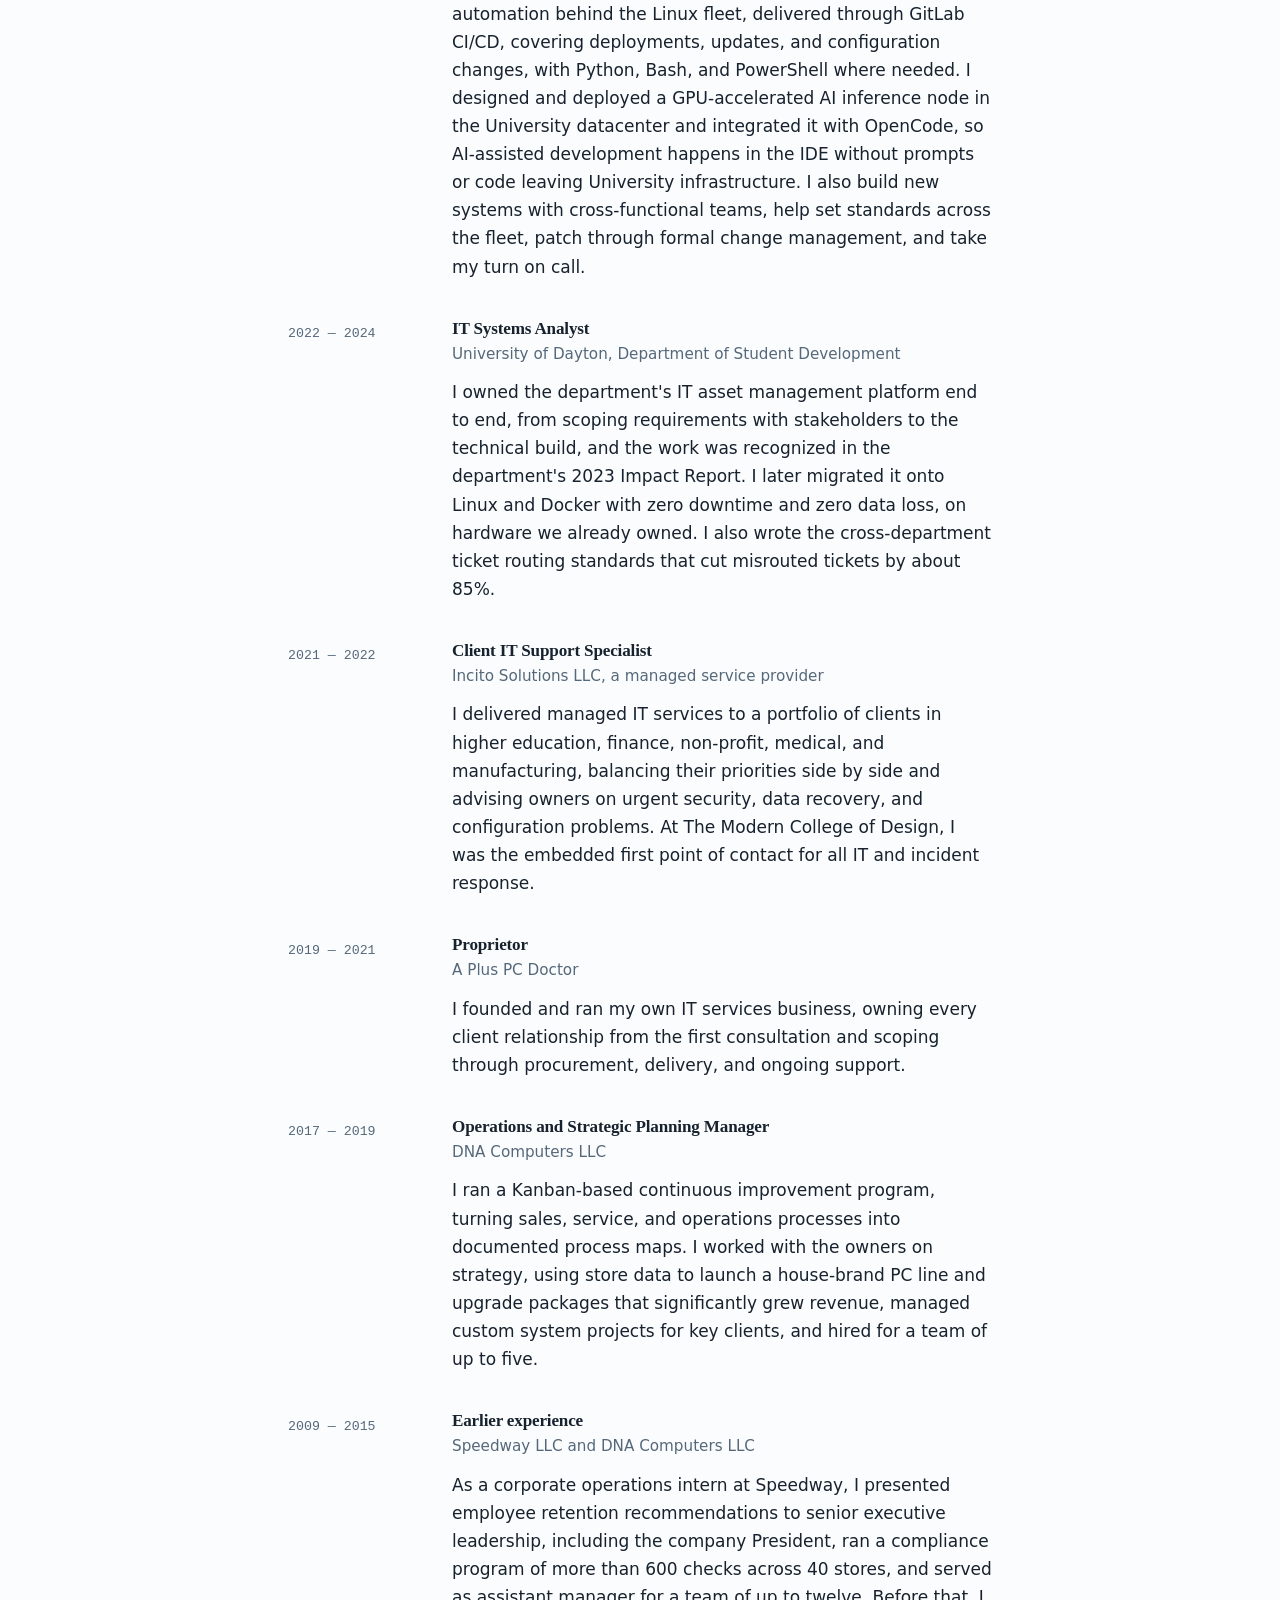
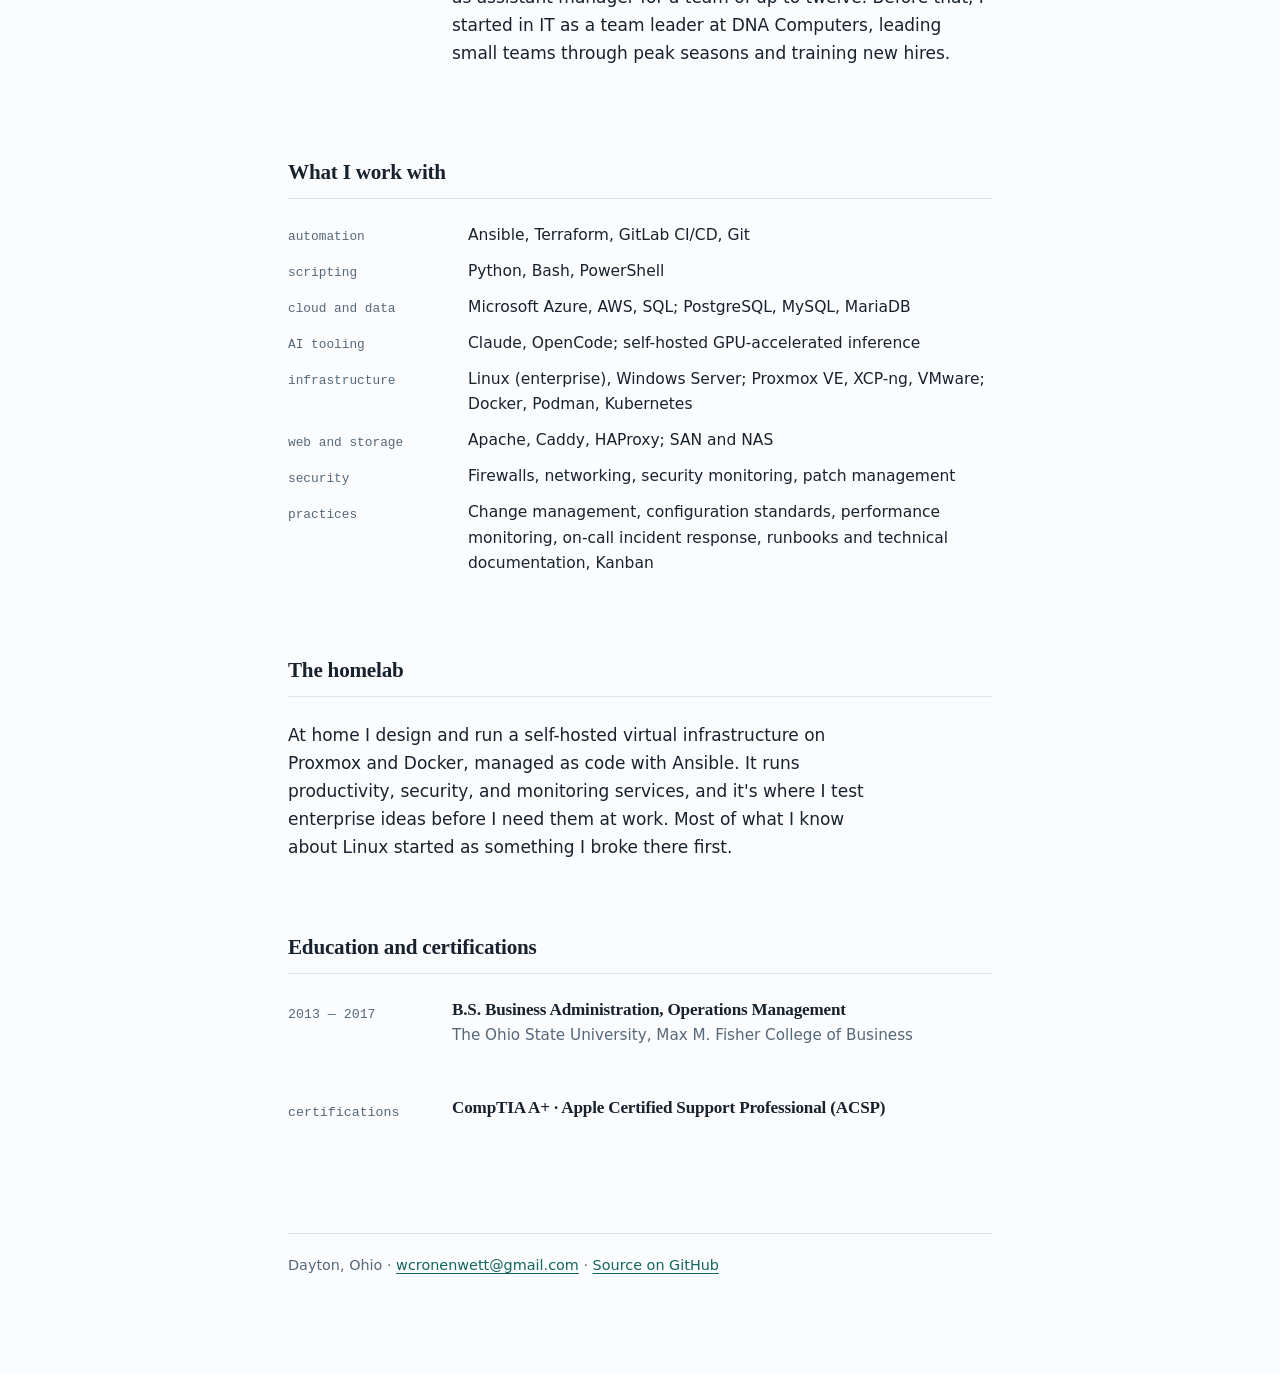
==== commit 57480016: "Updated main and about pages" ====
--- a/about/index.html
+++ b/about/index.html
@@ -4,7 +4,7 @@
 <meta charset="utf-8">
 <meta name="viewport" content="width=device-width, initial-scale=1">
 <title>About me — Winston Cronenwett</title>
-<meta name="description" content="Winston Cronenwett's background: enterprise systems engineering, managed services, small-business IT, and operations management.">
+<meta name="description" content="Winston Cronenwett's background: enterprise systems engineering and automation, managed services and client delivery, small-business IT, and operations management.">
 <link rel="icon" href="data:image/svg+xml,<svg xmlns='http://www.w3.org/2000/svg' viewBox='0 0 100 100'><text y='.9em' font-size='90'>⌘</text></svg>">
 <link rel="stylesheet" href="../styles.css">
 </head>
@@ -23,16 +23,16 @@
 
   <header class="masthead">
     <h1>About me</h1>
-    <p class="standfirst">I'm a systems engineer with more than fifteen years of technical experience and an operations background most engineers don't have. I've run my own business, served clients across five industries, and today keep enterprise Linux and Windows infrastructure running at the University of Dayton. I bring the technical depth to build systems well and the business sense to make sure they're worth building.</p>
+    <p class="standfirst">I'm a systems engineer with more than fifteen years of technical experience and an operations background most engineers don't have. I've run my own business, delivered IT for clients across five industries, and today help automate and operate a 1,400-host enterprise environment at the University of Dayton. I bring the technical depth to build platforms well and the business sense to make sure they're worth building.</p>
   </header>
 
   <main>
 
-    <section id="short-version">
+    <section id="longer-version">
       <h2>The slightly longer version</h2>
-      <p class="lede">I got my start in 2009 behind the counter at DNA Computers, fixing hardware and software problems for customers during the Great Recession and learning early how to do a lot with very little. While earning a business degree in operations management at Ohio State, I spent a corporate internship at Speedway managing a store and leading a compliance initiative across 40 locations, then went back to DNA Computers to run operations and launch product lines that grew revenue.</p>
-      <p>That entrepreneurial streak eventually led me to start my own IT services business, A Plus PC Doctor, and it's never really left me: I'm happiest when I'm building something from nothing and watching it work. Linux and open source software feed that instinct better than anything else, because they put every layer in my hands, and I've spent years in my homelab taking systems apart just to understand how they fit back together.</p>
-      <p>After two years on my own, I joined a managed service provider supporting clients in higher education, finance, healthcare, non-profit, and manufacturing. That led me to the University of Dayton, first as an IT Systems Analyst, where I built the department's asset management system and later rebuilt it on Linux and Docker, and since 2025 as a Systems Engineer on the enterprise infrastructure team. Whether it's a business, a server, or the site you're reading now, the reward for me is the same: taking an idea, building it well, and seeing it hold up in the real world.</p>
+      <p class="lede">I got my start in 2009 behind the counter at DNA Computers, fixing hardware and software problems for customers during the Great Recession and learning early how to do a lot with very little. While earning a business degree in operations management at Ohio State, I spent a corporate internship at Speedway, where I ran a regional compliance program and presented recommendations to the company's executive leadership. After graduating, I went back to DNA Computers to run operations and launch product lines that grew revenue.</p>
+      <p class="lede">That entrepreneurial streak led me to start my own IT services business, A Plus PC Doctor, and it's never really left me: I'm happiest when I'm building something from nothing and watching it work. Linux and open source software feed that instinct better than anything else, because they put every layer in my hands. From my own business I moved to a managed service provider, delivering IT for clients in higher education, finance, healthcare, non-profit, and manufacturing.</p>
+      <p class="lede">That led me to the University of Dayton, first as an IT Systems Analyst, where I built the department's asset management platform and later migrated it to Linux and Docker with zero downtime, and since 2025 as a Systems Engineer, where I work on the automation behind hundreds of Linux servers. Whether it's a business, a platform, or the site you're reading now, the reward for me is the same: taking an idea, building it well, and seeing it hold up in the real world.</p>
     </section>
 
     <section id="work">
@@ -43,7 +43,7 @@
         <div>
           <h3>Systems Engineer</h3>
           <p class="org">University of Dayton, UDit Enterprise Enabling Technologies</p>
-          <p class="summary">I administer the University's enterprise Linux and Windows servers, virtual and physical. Day to day that means patching through change management, watching security alerts and performance, and working with the other engineers to keep configurations standard across the fleet. I also build new systems alongside other UDit teams and take my turn on call.</p>
+          <p class="summary">I support an environment of more than 1,400 hosts, roughly 400 Linux and 1,000 Windows, across virtual and physical infrastructure. I contribute to the Ansible and Terraform automation behind the Linux fleet, delivered through GitLab CI/CD, covering deployments, updates, and configuration changes, with Python, Bash, and PowerShell where needed. I designed and deployed a GPU-accelerated AI inference node in the University datacenter and integrated it with OpenCode, so AI-assisted development happens in the IDE without prompts or code leaving University infrastructure. I also build new systems with cross-functional teams, help set standards across the fleet, patch through formal change management, and take my turn on call.</p>
         </div>
       </article>
 
@@ -52,7 +52,7 @@
         <div>
           <h3>IT Systems Analyst</h3>
           <p class="org">University of Dayton, Department of Student Development</p>
-          <p class="summary">The project I'm proudest of here was the department's IT asset management system. I scoped it with stakeholders and built it, then later moved it onto Linux and Docker with no data loss, which made it much faster on hardware we already owned. It was recognized in the department's 2023 Impact Report. I also wrote the cross-department standards that cut down on misrouted support tickets.</p>
+          <p class="summary">I owned the department's IT asset management platform end to end, from scoping requirements with stakeholders to the technical build, and the work was recognized in the department's 2023 Impact Report. I later migrated it onto Linux and Docker with zero downtime and zero data loss, on hardware we already owned. I also wrote the cross-department ticket routing standards that cut misrouted tickets by about 85%.</p>
         </div>
       </article>
 
@@ -61,7 +61,7 @@
         <div>
           <h3>Client IT Support Specialist</h3>
           <p class="org">Incito Solutions LLC, a managed service provider</p>
-          <p class="summary">I supported clients in higher education, finance, non-profit, medical, and manufacturing, often working directly with owners on urgent security, data recovery, and configuration problems. At one client, The Modern College of Design, I was the embedded first point of contact for IT and incident response.</p>
+          <p class="summary">I delivered managed IT services to a portfolio of clients in higher education, finance, non-profit, medical, and manufacturing, balancing their priorities side by side and advising owners on urgent security, data recovery, and configuration problems. At The Modern College of Design, I was the embedded first point of contact for all IT and incident response.</p>
         </div>
       </article>
 
@@ -70,7 +70,7 @@
         <div>
           <h3>Proprietor</h3>
           <p class="org">A Plus PC Doctor</p>
-          <p class="summary">I ran my own IT services business: on-site and remote support, custom system builds, hardware repair, malware cleanup, and teaching clients how to keep themselves secure.</p>
+          <p class="summary">I founded and ran my own IT services business, owning every client relationship from the first consultation and scoping through procurement, delivery, and ongoing support.</p>
         </div>
       </article>
 
@@ -79,25 +79,16 @@
         <div>
           <h3>Operations and Strategic Planning Manager</h3>
           <p class="org">DNA Computers LLC</p>
-          <p class="summary">I built and documented the sales, service, and operations processes for a small computer business using Kanban, which made our work more predictable and our margins better. I used store data to launch a house-brand PC line and upgrade packages that grew revenue, and I handled hiring for a team of up to five.</p>
+          <p class="summary">I ran a Kanban-based continuous improvement program, turning sales, service, and operations processes into documented process maps. I worked with the owners on strategy, using store data to launch a house-brand PC line and upgrade packages that significantly grew revenue, managed custom system projects for key clients, and hired for a team of up to five.</p>
         </div>
       </article>
 
       <article class="entry">
-        <p class="years">2014 — 2015</p>
+        <p class="years">2009 — 2015</p>
         <div>
-          <h3>Operations Intern, Corporate</h3>
-          <p class="org">Speedway LLC</p>
-          <p class="summary">A corporate internship that put me in a store as assistant manager over a team of up to twelve. I also ran a regional compliance initiative, more than 600 checks across 40 stores in six months, and built the process for reporting the results to senior management.</p>
-        </div>
-      </article>
-
-      <article class="entry">
-        <p class="years">2009 — 2013</p>
-        <div>
-          <h3>Team Leader</h3>
-          <p class="org">DNA Computers LLC</p>
-          <p class="summary">My first job in IT: leading small teams through peak seasons, fixing hardware, software, and configuration problems, and training new hires.</p>
+          <h3>Earlier experience</h3>
+          <p class="org">Speedway LLC and DNA Computers LLC</p>
+          <p class="summary">As a corporate operations intern at Speedway, I presented employee retention recommendations to senior executive leadership, including the company President, ran a compliance program of more than 600 checks across 40 stores, and served as assistant manager for a team of up to twelve. Before that, I started in IT as a team leader at DNA Computers, leading small teams through peak seasons and training new hires.</p>
         </div>
       </article>
     </section>
@@ -105,39 +96,43 @@
     <section id="tools">
       <h2>What I work with</h2>
       <dl class="stack">
-        <dt>operating systems</dt>
-        <dd>Linux (enterprise server administration), Windows Server, Windows client</dd>
-        <dt>virtualization</dt>
-        <dd>XCP-ng, Proxmox VE, VMware, on both virtual and physical servers</dd>
-        <dt>containers</dt>
-        <dd>Docker, Podman, Kubernetes</dd>
-        <dt>databases</dt>
-        <dd>MySQL, MariaDB, PostgreSQL</dd>
-        <dt>web and app</dt>
-        <dd>Apache HTTP Server, Caddy, Apache Tomcat, Jetty</dd>
-        <dt>load balancing</dt>
-        <dd>F5, HAProxy</dd>
-        <dt>storage</dt>
-        <dd>SAN and NAS storage, HP blade servers, server hardware maintenance</dd>
-        <dt>network</dt>
-        <dd>Networking, firewalls, security alert monitoring, patch and upgrade management</dd>
+        <dt>automation</dt>
+        <dd>Ansible, Terraform, GitLab CI/CD, Git</dd>
+        <dt>scripting</dt>
+        <dd>Python, Bash, PowerShell</dd>
+        <dt>cloud and data</dt>
+        <dd>Microsoft Azure, AWS, SQL; PostgreSQL, MySQL, MariaDB</dd>
+        <dt>AI tooling</dt>
+        <dd>Claude, OpenCode; self-hosted GPU-accelerated inference</dd>
+        <dt>infrastructure</dt>
+        <dd>Linux (enterprise), Windows Server; Proxmox VE, XCP-ng, VMware; Docker, Podman, Kubernetes</dd>
+        <dt>web and storage</dt>
+        <dd>Apache, Caddy, HAProxy; SAN and NAS</dd>
+        <dt>security</dt>
+        <dd>Firewalls, networking, security monitoring, patch management</dd>
         <dt>practices</dt>
-        <dd>Change management, configuration standards, performance monitoring, on-call incident response, technical documentation, Kanban</dd>
+        <dd>Change management, configuration standards, performance monitoring, on-call incident response, runbooks and technical documentation, Kanban</dd>
       </dl>
     </section>
 
     <section id="homelab">
       <h2>The homelab</h2>
-      <p class="lede">At home I run a small virtualization environment where I learn things before I need them at work: Proxmox for virtual machines, Docker for containers, and a rotating set of productivity, security, and monitoring services. Most of what I know about Linux started as something I broke there first.</p>
+      <p class="lede">At home I design and run a self-hosted virtual infrastructure on Proxmox and Docker, managed as code with Ansible. It runs productivity, security, and monitoring services, and it's where I test enterprise ideas before I need them at work. Most of what I know about Linux started as something I broke there first.</p>
     </section>
 
     <section id="education">
-      <h2>Education</h2>
+      <h2>Education and certifications</h2>
       <article class="entry">
         <p class="years">2013 — 2017</p>
         <div>
           <h3>B.S. Business Administration, Operations Management</h3>
           <p class="org">The Ohio State University, Max M. Fisher College of Business</p>
+        </div>
+      </article>
+      <article class="entry">
+        <p class="years">certifications</p>
+        <div>
+          <h3>CompTIA A+ · Apple Certified Support Professional (ACSP)</h3>
         </div>
       </article>
     </section>
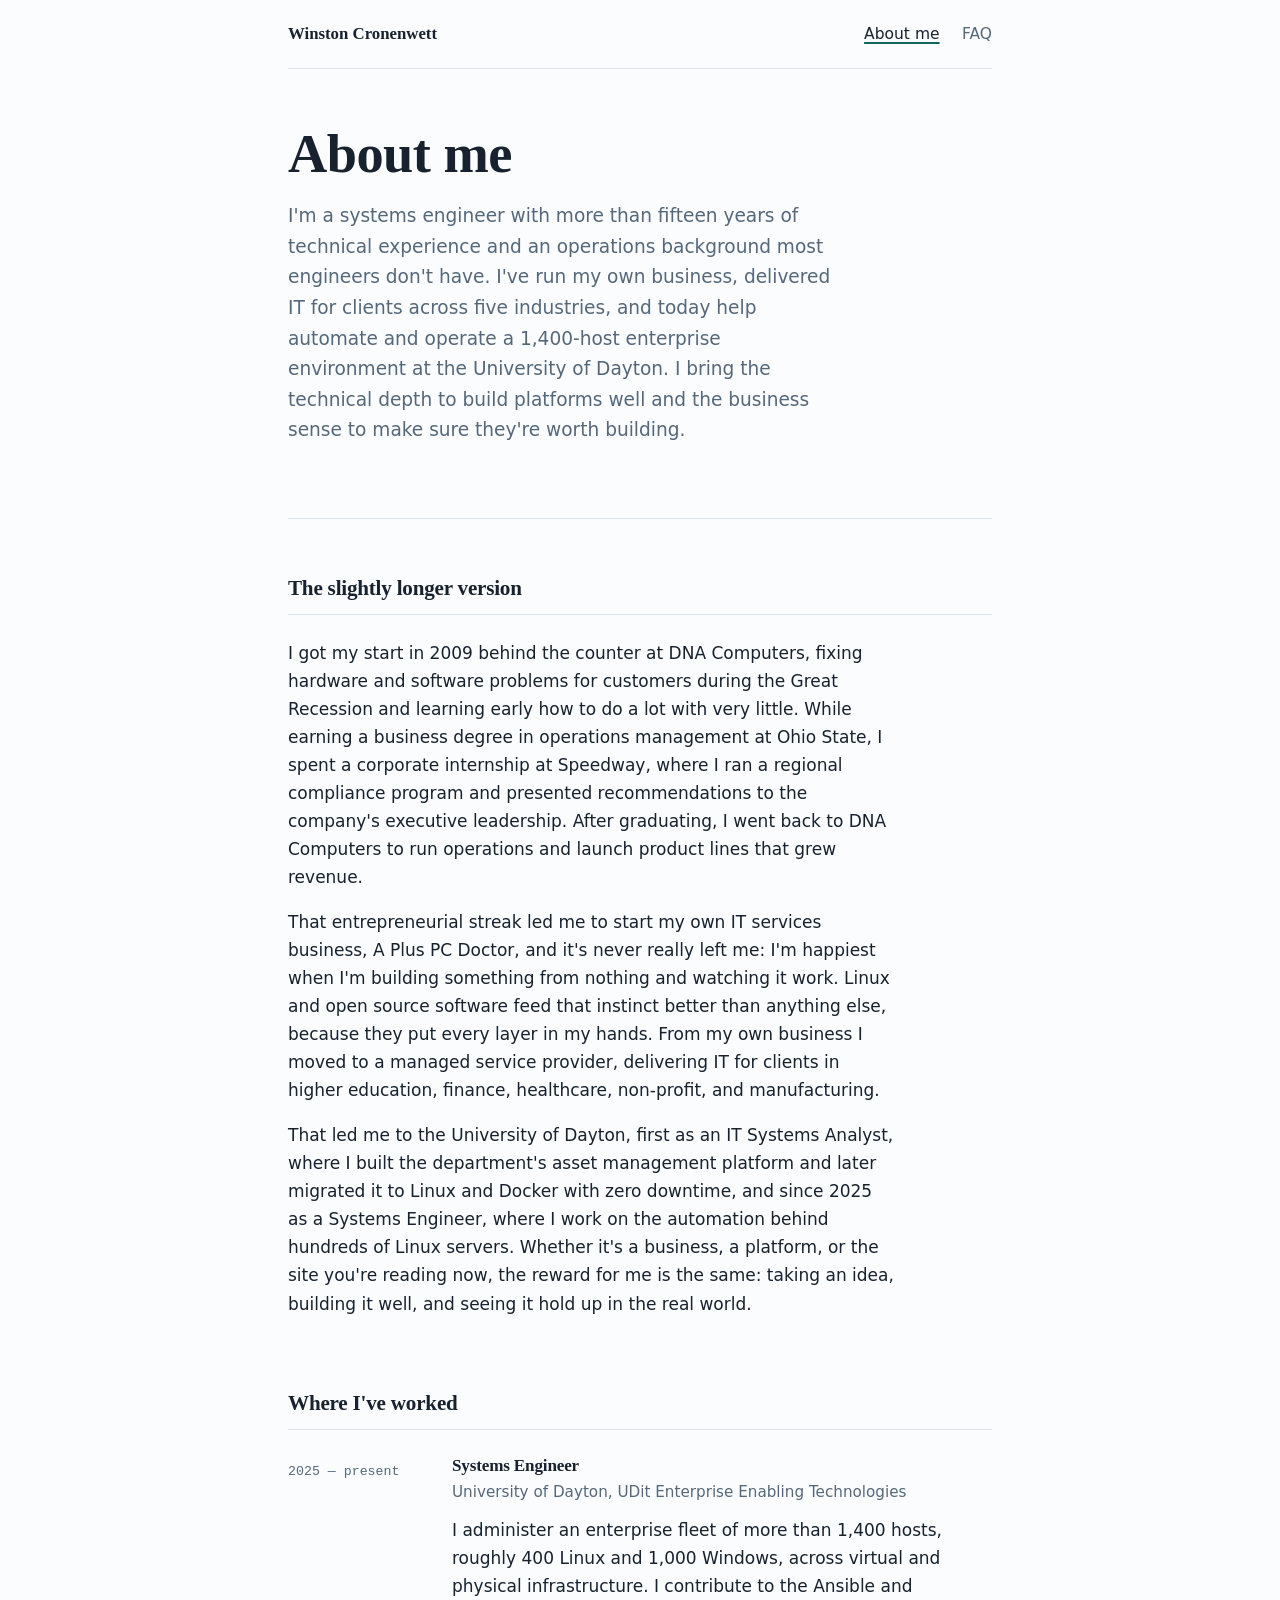
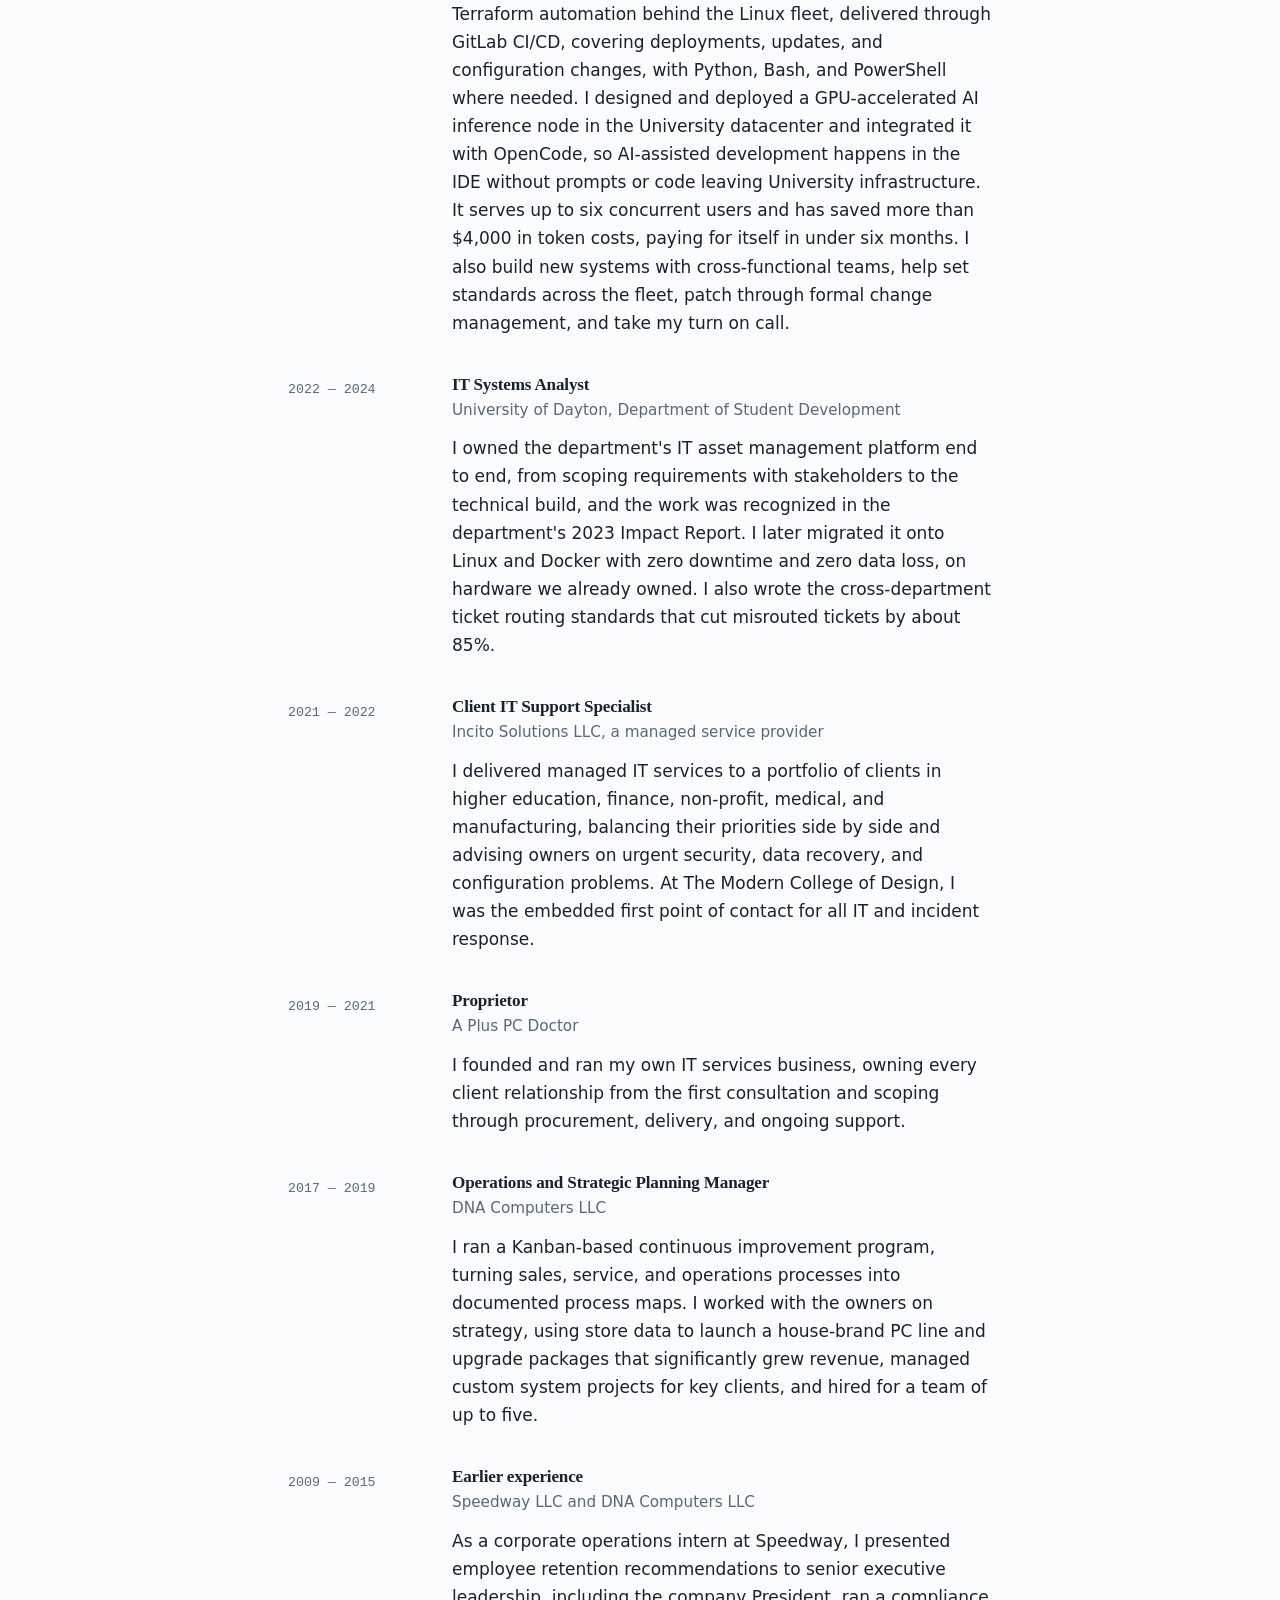
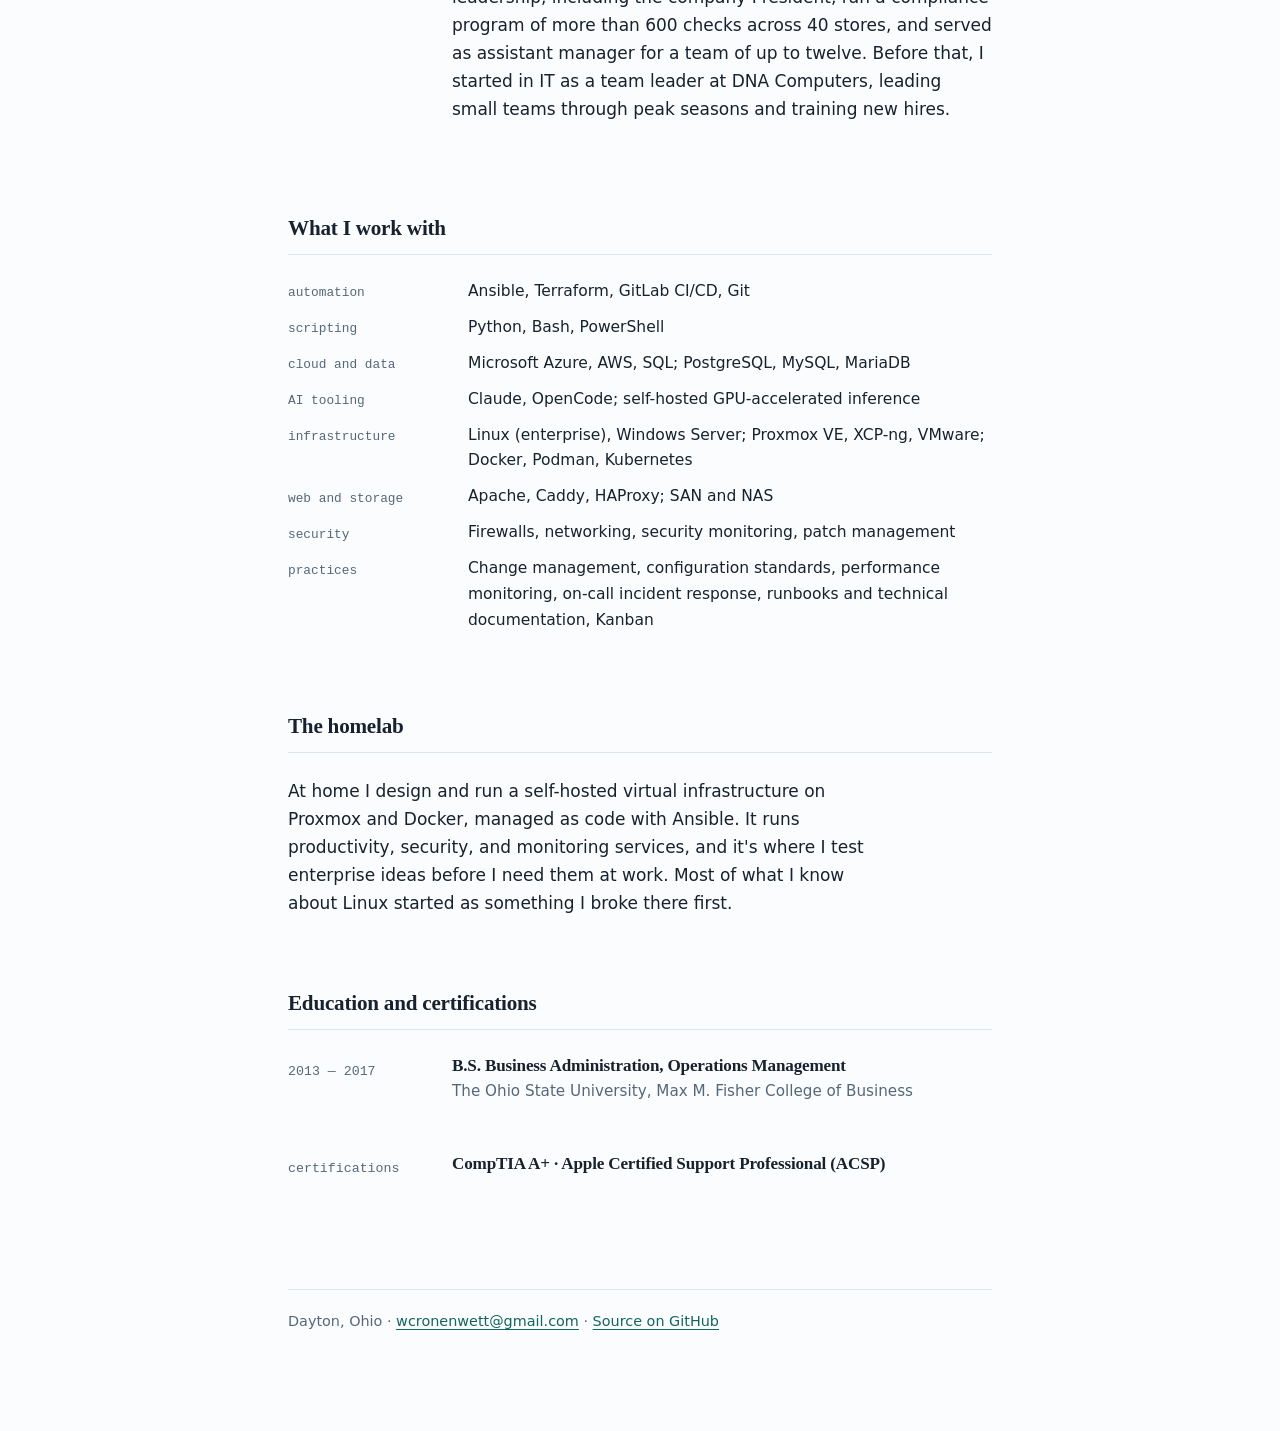
==== commit a7c7f40f: "Updated with additional information" ====
--- a/about/index.html
+++ b/about/index.html
@@ -43,7 +43,7 @@
         <div>
           <h3>Systems Engineer</h3>
           <p class="org">University of Dayton, UDit Enterprise Enabling Technologies</p>
-          <p class="summary">I support an environment of more than 1,400 hosts, roughly 400 Linux and 1,000 Windows, across virtual and physical infrastructure. I contribute to the Ansible and Terraform automation behind the Linux fleet, delivered through GitLab CI/CD, covering deployments, updates, and configuration changes, with Python, Bash, and PowerShell where needed. I designed and deployed a GPU-accelerated AI inference node in the University datacenter and integrated it with OpenCode, so AI-assisted development happens in the IDE without prompts or code leaving University infrastructure. I also build new systems with cross-functional teams, help set standards across the fleet, patch through formal change management, and take my turn on call.</p>
+          <p class="summary">I administer an enterprise fleet of more than 1,400 hosts, roughly 400 Linux and 1,000 Windows, across virtual and physical infrastructure. I contribute to the Ansible and Terraform automation behind the Linux fleet, delivered through GitLab CI/CD, covering deployments, updates, and configuration changes, with Python, Bash, and PowerShell where needed. I designed and deployed a GPU-accelerated AI inference node in the University datacenter and integrated it with OpenCode, so AI-assisted development happens in the IDE without prompts or code leaving University infrastructure. It serves up to six concurrent users and has saved more than $4,000 in token costs, paying for itself in under six months. I also build new systems with cross-functional teams, help set standards across the fleet, patch through formal change management, and take my turn on call.</p>
         </div>
       </article>
 
